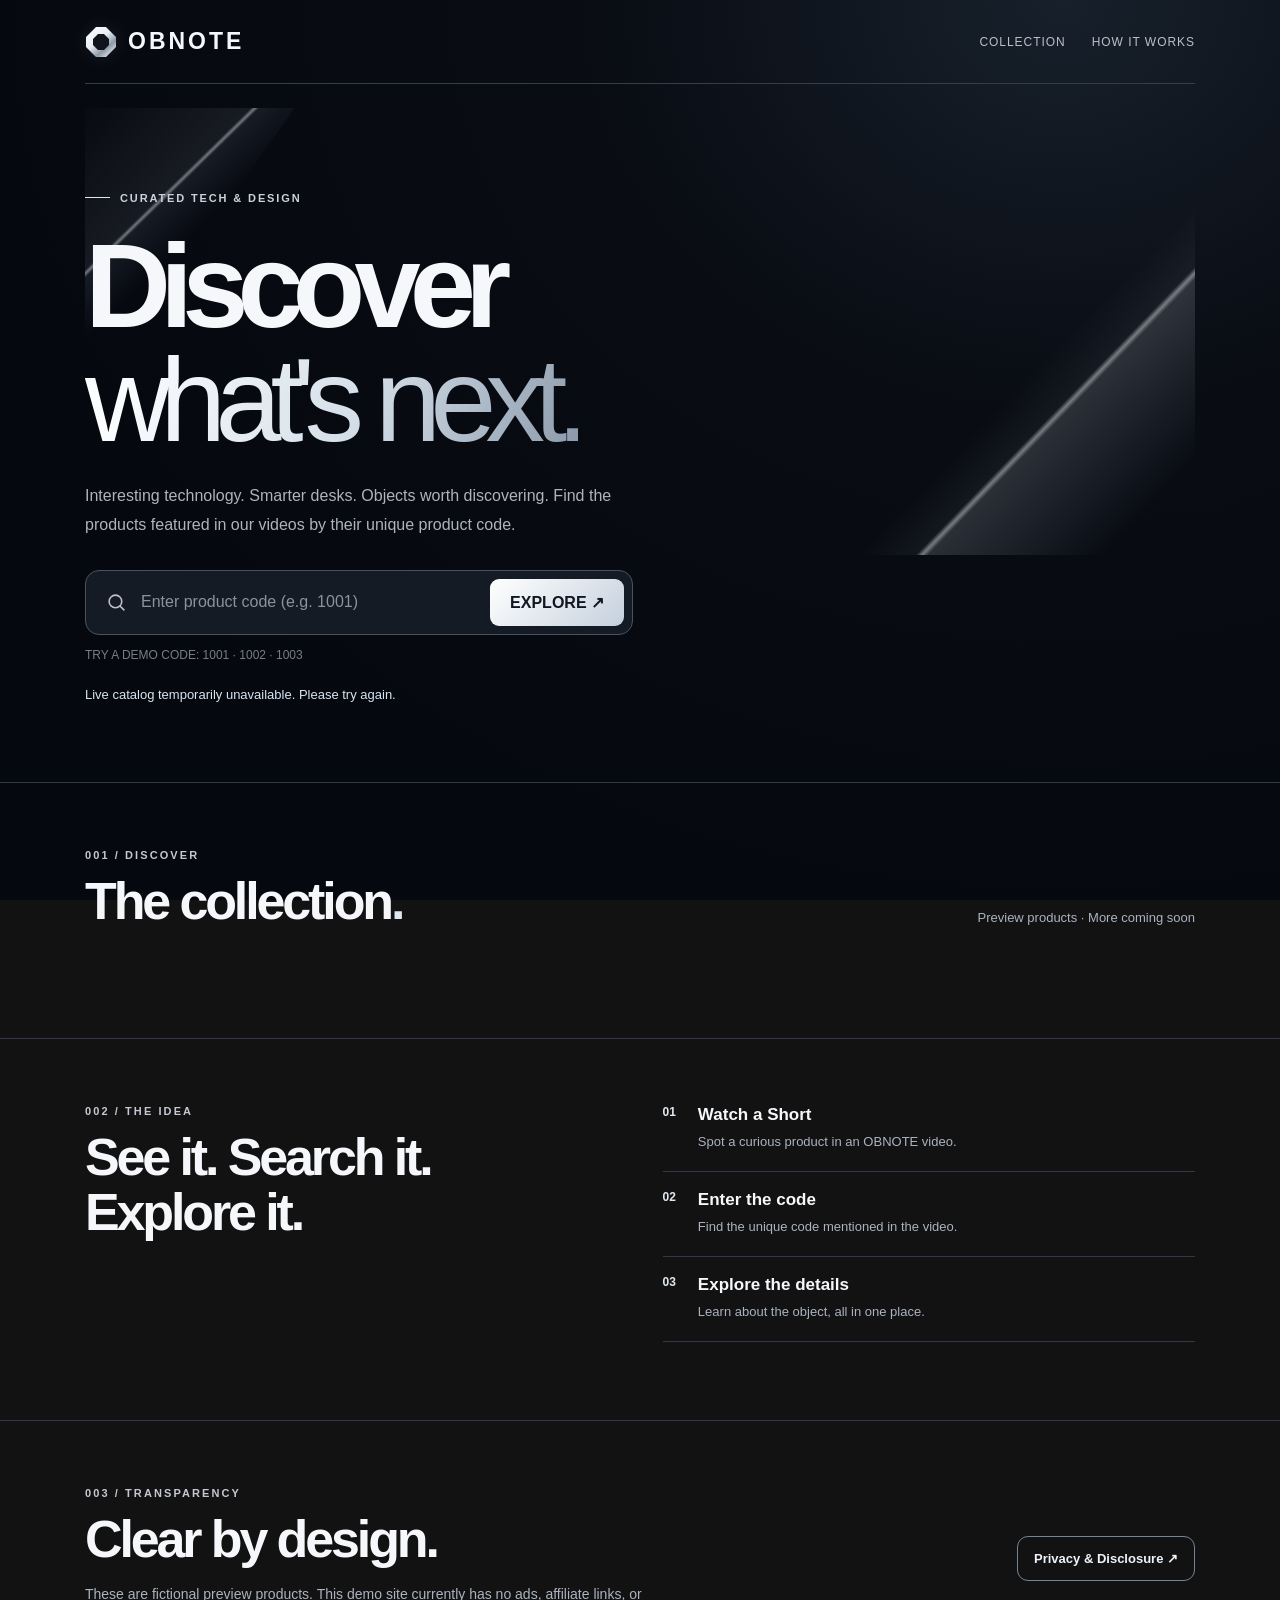
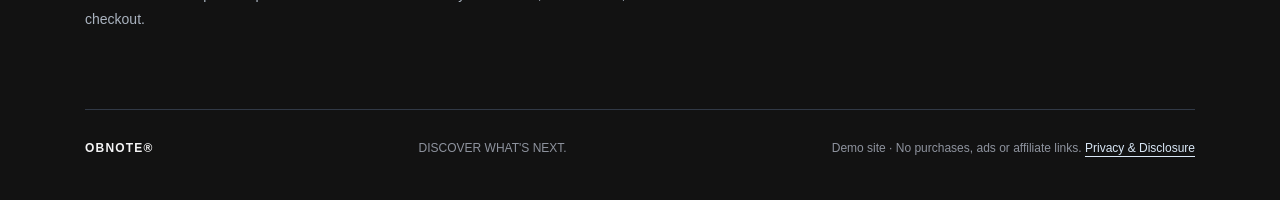
==== index.html @ 458a98a4 "Use Supabase as only live catalog and prevent deleted items from reappearing" ====
<!doctype html>
<html lang="en">
<head>
<meta charset="utf-8">
<meta name="viewport" content="width=device-width, initial-scale=1">
<meta name="theme-color" content="#06080f">
<meta name="description" content="OBNOTE: Discover what’s next. Explore curious technology and reimagined desk essentials by product code.">
<title>OBNOTE — Discover What's Next</title>
<style>
:root{color-scheme:dark;--bg:#06080f;--fg:#f5f7fa;--muted:#aab3bf;--line:#313946;--accent:#dfe7f0;font-family:Inter,"Helvetica Neue",Arial,sans-serif}
*{box-sizing:border-box}html{scroll-behavior:smooth}body{margin:0;background:var(--bg);color:var(--fg);min-width:280px}button,input{font:inherit}a{color:inherit;text-decoration:none}button{cursor:pointer}
.page{width:min(1110px,calc(100% - 44px));margin:auto}.header{height:84px;display:flex;align-items:center;justify-content:space-between;border-bottom:1px solid var(--line)}.brand{display:flex;gap:11px;align-items:center;font-size:23px;font-weight:850;letter-spacing:.08em}.brand svg{width:28px;height:28px}.header-links{display:flex;gap:26px;font-size:12px;letter-spacing:.08em;color:#bbbfc8}.header-links a:hover{color:white}
.intro-tag{display:inline-flex;align-items:center;gap:10px;font-size:11px;letter-spacing:.17em;font-weight:800;color:var(--accent)}.intro-tag:before{content:"";display:block;width:25px;height:1px;background:var(--accent)}
.hero{min-height:570px;padding:100px 0 68px;position:relative;overflow:hidden}.hero:after{content:"";position:absolute;right:-80px;top:20px;width:490px;height:490px;border:1px solid #252831;border-radius:50%;box-shadow:0 0 0 60px #ffffff03,0 0 0 130px #ffffff02;pointer-events:none}.hero>*{position:relative;z-index:1}.hero h1{font-size:clamp(56px,9.3vw,124px);letter-spacing:-.092em;line-height:.96;margin:25px 0 25px;font-weight:780}.hero h1 em{font-weight:390;font-style:normal;color:var(--accent)}.description{font-size:16px;line-height:1.8;max-width:530px;color:#afb3bd;margin:0 0 30px}.search-wrap{display:flex;align-items:center;width:min(548px,100%);padding:8px;background:#1d2026;border:1px solid #444951;border-radius:14px;gap:9px}.search-wrap:focus-within{border-color:var(--accent)}.search-wrap svg{margin-left:12px;color:#bcc1ca;flex:none}.search-wrap input{flex:1;min-width:0;background:transparent;border:0;outline:0;color:white;padding:13px 5px;font-size:16px}.search-wrap input::placeholder{color:#8b929d}.search-wrap button{background:var(--accent);border:0;color:#11130b;border-radius:9px;font-weight:800;padding:14px 20px;white-space:nowrap}.search-wrap button:hover{background:#ffffff}.hint{font-size:12px;color:#777d88;margin:13px 0}.result{padding:12px 0;min-height:21px;font-size:13px;color:#dae7f5}
.section{border-top:1px solid var(--line);padding:66px 0 78px}.section-top{display:flex;justify-content:space-between;align-items:end;gap:16px}.eyebrow{font-size:11px;font-weight:800;letter-spacing:.19em;color:#c5c8d0}.section h2{margin:13px 0 0;font-size:clamp(32px,4.5vw,52px);line-height:1.05;letter-spacing:-.06em}.section-top p{color:var(--muted);margin:0 0 3px;font-size:13px}.cards{margin-top:32px;display:grid;grid-template-columns:repeat(3,1fr);gap:18px}.card{display:block;text-align:left;border:1px solid #343740;border-radius:18px;background:#17191f;color:inherit;padding:0;overflow:hidden;transition:transform .2s,border-color .2s}.card:hover,.card:focus-visible{transform:translateY(-4px);border-color:#bfcbd9;outline:none}.art{height:240px;position:relative;overflow:hidden;display:grid;place-items:center;background:radial-gradient(ellipse at 60% 45%,#303641 0%,#1a1c24 48%,#13151c 100%)}.art:before{content:"";position:absolute;border:1px solid #ffffff11;width:230px;height:230px;border-radius:50%}.art svg{width:80%;height:80%;filter:drop-shadow(0 24px 17px #0008)}.card-content{padding:22px}.meta{font-size:10px;color:#cad6e3;font-weight:850;letter-spacing:.16em;margin-bottom:12px}.card h3{font-size:21px;letter-spacing:-.045em;margin:0 0 7px}.card p{color:var(--muted);font-size:13px;line-height:1.6;margin:0}.card-footer{display:flex;align-items:center;justify-content:space-between;margin-top:23px;padding-top:16px;border-top:1px solid #31343a;color:#d9dce2;font-size:12px}.card-footer span:last-child{font-size:20px}
.how{display:grid;grid-template-columns:1fr 1fr;gap:45px}.how ol{margin:0;padding:0;list-style:none}.how li{border-bottom:1px solid var(--line);padding:18px 0;display:flex;gap:22px}.how li:first-child{padding-top:0}.how li b{font-size:12px;color:var(--accent)}.how li strong{font-size:17px;display:block;margin-bottom:7px}.how li small{color:var(--muted);line-height:1.6;font-size:13px}
.footer{border-top:1px solid var(--line);padding:31px 0 45px;display:flex;justify-content:space-between;color:#8e939e;font-size:12px;gap:14px}.footer strong{color:#f4f4f5;letter-spacing:.1em}
.dialog-backdrop{position:fixed;inset:0;background:#000b;z-index:10;display:none;align-items:center;justify-content:center;padding:20px}.dialog-backdrop.open{display:flex}.dialog{position:relative;overflow:auto;max-height:min(90vh,730px);width:min(630px,100%);background:#17191f;border:1px solid #454953;border-radius:20px;padding:32px;box-shadow:0 30px 90px #000a}.dialog-close{position:absolute;right:17px;top:15px;background:#2b2e35;border:0;color:white;width:36px;height:36px;border-radius:50%;font-size:21px}.dialog .code{color:var(--accent);font-size:11px;font-weight:850;letter-spacing:.17em}.dialog h2{font-size:clamp(31px,5vw,47px);margin:14px 0 15px;letter-spacing:-.06em}.dialog p{color:#bfc4cf;line-height:1.75;font-size:15px}.dialog ul{color:#d9dce3;line-height:1.9;padding-left:23px}.notice{background:#252831;border:1px solid #393e48;padding:16px;border-radius:12px;font-size:13px!important}.dialog .disabled{background:#41444b;color:#aeb2bd;border:0;border-radius:10px;padding:15px;font-weight:700;width:100%;cursor:not-allowed}
@media(max-width:740px){.header{height:70px}.brand{font-size:20px}.header-links{gap:13px;font-size:10px}.hero{min-height:490px;padding:74px 0 55px}.hero:after{right:-270px;top:28px}.hero h1{font-size:clamp(51px,12vw,77px)}.description{font-size:14px}.cards{grid-template-columns:1fr;gap:14px}.art{height:220px}.section{padding:54px 0}.section-top{display:block}.section-top p{margin-top:15px}.how{grid-template-columns:1fr;gap:28px}.footer{flex-direction:column}.search-wrap button{padding:13px 13px}.page{width:min(1110px,calc(100% - 34px))}}
@media(prefers-reduced-motion:reduce){html{scroll-behavior:auto}.card{transition:none}}
</style>
<style>
/* OBNOTE identity: charcoal, brushed silver, geometric light. */
body{background:radial-gradient(ellipse at 83% 0%,#17202b 0%,#090c13 32%,#06080f 76%) fixed}
.header{border-color:#343e4a}
.brand{letter-spacing:.13em;font-weight:760}
.brand svg{width:32px;height:32px;filter:drop-shadow(0 0 8px #c6d5e522)}
.intro-tag{color:#c9d2dd}
.hero:before{content:"";position:absolute;left:-220px;top:24px;width:300px;height:370px;transform:skewX(-35deg);background:linear-gradient(108deg,transparent 17%,#d9e5f514 61%,#e8f4ff76 62%,#7e96ac21 63%,transparent 78%);pointer-events:none}
.hero:after{right:-255px;top:1px;width:480px;height:470px;transform:skewX(-35deg);border:0;border-radius:0;background:linear-gradient(105deg,transparent 29%,#b5c3d610 39%,#f4f9ff77 40%,#dce8f329 41%,#54627416 64%,transparent 70%);box-shadow:none}
.hero h1 em{background:linear-gradient(110deg,#fcfdff 8%,#d5dfe9 55%,#8998a9 100%);-webkit-background-clip:text;background-clip:text;color:transparent}
.search-wrap{background:#151b25;border-color:#485361}
.search-wrap:focus-within{border-color:#d5e0eb;box-shadow:0 0 0 2px #b8c8da1c}
.search-wrap button{background:linear-gradient(135deg,#ffffff,#c5d0dd);color:#101722}
.search-wrap button:hover{background:#fff}
.card{background:#121721;border-color:#374150}
.card:hover,.card:focus-visible{border-color:#d1dbe7}
.art{background:radial-gradient(ellipse at 55% 40%,#374251 0%,#1c2430 45%,#0c1018 100%)}
.meta,.result{color:#d8e5f1}
.dialog{background:#121822;border-color:#495564}
.dialog-close{background:#2c3745}
@media(max-width:740px){.hero:before{left:-240px}.hero:after{right:-350px}}

/* Catalog data lives in products.json; images and prices are optional. */
.art img{width:100%;height:100%;object-fit:contain;padding:12px}
.art-placeholder{width:120px;height:120px;display:grid;place-items:center;color:#e0e7ef;font-size:110px;font-weight:200;transform:rotate(-6deg);text-shadow:0 6px 30px #a9bcd334}
.product-price{font-size:13px;color:#ebf0f7;font-weight:700;margin-top:13px}
.dialog .product-price{font-size:18px;margin:0 0 16px;color:#f1f5f9}
.dialog-art{border:1px solid #394553;background:#0c111b;border-radius:12px;overflow:hidden;margin:0 0 19px}
.dialog-art .art{height:210px}
.purchase-link{display:block;text-align:center;background:linear-gradient(115deg,#eef3f9,#bac7d5);color:#0c111a;font-weight:750;border-radius:10px;padding:15px}
.purchase-link:hover{background:#fff}
.purchase-link[hidden],.disabled[hidden]{display:none}


.transparency{display:flex;align-items:center;justify-content:space-between;gap:30px}
.transparency p{color:var(--muted);max-width:560px;line-height:1.75;font-size:14px;margin:16px 0 0}
.transparency-link{display:inline-flex;align-items:center;justify-content:center;border:1px solid #748496;border-radius:11px;color:#edf3fa;font-weight:700;font-size:13px;padding:14px 16px;white-space:nowrap;transition:background .2s}
.transparency-link:hover{background:#263344}
.footer a{color:#d9e7f6;text-decoration:underline;text-underline-offset:4px}
@media(max-width:740px){.transparency{display:block}.transparency-link{margin-top:20px}}
</style>
</head>
<body>
<header class="header page"><a class="brand" href="#top" aria-label="OBNOTE home"><svg viewBox="0 0 64 64" fill="none" aria-hidden="true"><defs><linearGradient id="obnote-metal" x1="7" y1="2" x2="56" y2="61" gradientUnits="userSpaceOnUse"><stop stop-color="#FFFFFF"/><stop offset=".44" stop-color="#E7EDF4"/><stop offset=".72" stop-color="#8E9AA8"/><stop offset="1" stop-color="#F6F9FC"/></linearGradient></defs><path fill="url(#obnote-metal)" fill-rule="evenodd" d="M22 2H42L62 22V42L42 62H22L2 42V22L22 2ZM26 16 16 26V38L26 48H38L48 38V26L38 16H26Z" clip-rule="evenodd"/></svg>OBNOTE</a><nav class="header-links" aria-label="Primary navigation"><a href="#collection">COLLECTION</a><a href="#how">HOW IT WORKS</a></nav></header>
<main id="top">
<section class="hero page"><div class="intro-tag">CURATED TECH & DESIGN</div><h1>Discover<br><em>what's next.</em></h1><p class="description">Interesting technology. Smarter desks. Objects worth discovering. Find the products featured in our videos by their unique product code.</p><form class="search-wrap" id="searchForm" role="search"><svg width="21" height="21" fill="none" stroke="currentColor" stroke-width="1.8" viewBox="0 0 24 24" aria-hidden="true"><circle cx="10.8" cy="10.8" r="7.2"/><path d="m16 16 5 5"/></svg><input id="codeInput" aria-label="Product code" autocomplete="off" inputmode="numeric" placeholder="Enter product code (e.g. 1001)" required><button type="submit">EXPLORE ↗</button></form><p class="hint">TRY A DEMO CODE: 1001 · 1002 · 1003</p><div class="result" id="result" role="status" aria-live="polite"></div></section>
<section class="section" id="collection"><div class="page"><div class="section-top"><div><div class="eyebrow">001 / DISCOVER</div><h2>The collection<span style="color:var(--accent)">.</span></h2></div><p>Preview products · More coming soon</p></div><div class="cards" id="cards"></div></div></section>
<section class="section" id="how"><div class="page how"><div><div class="eyebrow">002 / THE IDEA</div><h2>See it. Search it.<br>Explore it.</h2></div><ol><li><b>01</b><div><strong>Watch a Short</strong><small>Spot a curious product in an OBNOTE video.</small></div></li><li><b>02</b><div><strong>Enter the code</strong><small>Find the unique code mentioned in the video.</small></div></li><li><b>03</b><div><strong>Explore the details</strong><small>Learn about the object, all in one place.</small></div></li></ol></div></section>
<section class="section" id="transparency"><div class="page transparency"><div><div class="eyebrow">003 / TRANSPARENCY</div><h2>Clear by design.</h2><p>These are fictional preview products. This demo site currently has no ads, affiliate links, or checkout.</p></div><a class="transparency-link" href="./privacy.html">Privacy &amp; Disclosure ↗</a></div></section>
</main>
<footer class="page footer"><strong>OBNOTE®</strong><span>DISCOVER WHAT'S NEXT.</span><span>Demo site · No purchases, ads or affiliate links. <a href="./privacy.html">Privacy &amp; Disclosure</a></span></footer>
<div class="dialog-backdrop" id="backdrop"><section class="dialog" role="dialog" aria-modal="true" aria-labelledby="dialogTitle" tabindex="-1"><button class="dialog-close" id="closeDialog" aria-label="Close details">×</button><div class="dialog-art" id="dialogImage"></div><div class="code" id="dialogCode"></div><h2 id="dialogTitle"></h2><p id="dialogText"></p><p class="product-price" id="dialogPrice"></p><ul id="dialogFeatures"></ul><p class="notice" id="dialogNotice">Preview products only.</p><a id="purchaseLink" class="purchase-link" target="_blank" rel="sponsored nofollow noopener noreferrer" hidden>View at seller ↗</a><button class="disabled" id="unavailable" disabled>Purchase link not available yet ↗</button></section></div>
<script>
const demoProducts=[
 {code:"1001",name:"Orbit Dock",category:"DESK TECH",tagline:"A cleaner desk, by design.",description:"A concept desktop dock demonstrating how a product page could introduce elegant cable organization and workspace essentials.",features:["Concept product for interface testing","Geometric desktop accessory visualization","No actual listing or price"],art:`<svg viewBox="0 0 240 180" aria-hidden="true"><ellipse cx="120" cy="132" rx="83" ry="23" fill="#07090b" opacity=".6"/><rect x="46" y="85" width="148" height="49" rx="17" fill="#6d757c"/><rect x="46" y="79" width="148" height="43" rx="17" fill="#b4bac0"/><rect x="57" y="84" width="126" height="24" rx="10" fill="#222832"/><circle cx="81" cy="96" r="6" fill="#dfe7f0"/><rect x="106" y="91" width="54" height="10" rx="5" fill="#47505a"/><path d="M175 98h27c10 0 14-6 14-16" stroke="#7f8a95" stroke-width="7" fill="none" stroke-linecap="round"/></svg>`},
 {code:"1002",name:"Halo Light",category:"WORKSPACE",tagline:"Light the way you work.",description:"A conceptual ambient desk lamp entry designed to demonstrate a futuristic lighting product presentation.",features:["Concept product for interface testing","Soft circular light form","No actual listing or price"],art:`<svg viewBox="0 0 240 180" aria-hidden="true"><ellipse cx="120" cy="152" rx="70" ry="12" fill="#07090b" opacity=".6"/><circle cx="120" cy="76" r="48" fill="none" stroke="#f1f5fa" stroke-width="14"/><circle cx="120" cy="76" r="48" fill="none" stroke="#dfe7f0" stroke-width="6"/><rect x="116" y="122" width="8" height="21" rx="4" fill="#a8b0b6"/><rect x="91" y="142" width="58" height="7" rx="3" fill="#a8b0b6"/></svg>`},
 {code:"1003",name:"Modular Grid",category:"DESK ACCESSORIES",tagline:"Find room for better ideas.",description:"A concept modular organizer entry showing how small geometric objects can make a digital product catalog feel cohesive.",features:["Concept product for interface testing","Stackable geometric arrangement","No actual listing or price"],art:`<svg viewBox="0 0 240 180" aria-hidden="true"><path d="M45 126 110 93l68 36-68 31Z" fill="#4e555e"/><path d="M110 93V58l68 34v37Z" fill="#88929c"/><path d="M45 126V89l65-31v35Z" fill="#c0c7cd"/><path d="m45 89 65-34 68 37-68 34Z" fill="#e2e7e7"/><path d="m80 73 60 32M110 58v68" stroke="#879098" stroke-width="2"/><rect x="88" y="32" width="42" height="42" rx="5" fill="#dfe7f0" transform="rotate(45 109 53)"/></svg>`}
];
const $=s=>document.querySelector(s);
let previousFocus=null;
let products=demoProducts;

function secureUrl(raw){
  if(typeof raw!=="string"||!raw.trim()) return null;
  try{
    const url=new URL(raw.trim());
    return url.protocol==="https:" ? url.href : null;
  }catch{return null}
}
function cleanProduct(p){
  if(!p||typeof p!=="object") return null;
  const code=String(p.code??"").trim();
  if(!/^[a-zA-Z0-9-]{1,24}$/.test(code)) return null;
  const name=String(p.name??"").trim().slice(0,110);
  if(!name) return null;
  const currency=/^[A-Z]{3}$/.test(String(p.currency??"USD"))?String(p.currency??"USD"):"USD";
  const price=p.price===null||p.price===""||p.price===undefined?null:Number(p.price);
  return {
    code,name,
    category:String(p.category??"TECH").slice(0,40),
    tagline:String(p.tagline??"").slice(0,220),
    description:String(p.description??"").slice(0,1300),
    features:Array.isArray(p.features)?p.features.slice(0,8).map(v=>String(v).slice(0,180)):[],
    currency,price:Number.isFinite(price)&&price>0?price:null,
    image_url:secureUrl(p.image_url),
    purchase_url:secureUrl(p.purchase_url),
    is_demo:!!p.is_demo
  };
}
function money(p){
  if(p.price===null) return "Price not listed";
  try{return new Intl.NumberFormat("en-US",{style:"currency",currency:p.currency}).format(p.price)}
  catch{return p.price+" "+p.currency}
}
function media(p){
  const box=document.createElement("div");box.className="art";
  if(p.image_url){
    const img=document.createElement("img");
    img.src=p.image_url;img.alt=p.name+" product image";img.loading="lazy";img.referrerPolicy="no-referrer";
    img.onerror=()=>{img.remove();showPlaceholder(box,p)};
    box.append(img);
  }else{showPlaceholder(box,p)}
  return box;
}
function showPlaceholder(box,p){
  const demo=demoProducts.find(x=>x.code===p.code);
  if(p.is_demo&&demo?.art){box.innerHTML=demo.art;return}
  const shape=document.createElement("div");
  shape.className="art-placeholder";shape.setAttribute("aria-hidden","true");
  shape.textContent="◇";
  box.append(shape);
}
function addText(parent,tag,value,className){
  const el=document.createElement(tag);el.textContent=value;
  if(className) el.className=className; parent.append(el);return el;
}
function buildCard(p){
  const card=document.createElement("button");
  card.type="button";card.className="card";card.setAttribute("aria-label","View "+p.name);
  card.addEventListener("click",()=>openProduct(p.code));
  card.append(media(p));
  const body=document.createElement("div");body.className="card-content";
  addText(body,"div",p.category+(p.is_demo?" · DEMO":""),"meta");
  addText(body,"h3",p.name);
  addText(body,"p",p.tagline);
  addText(body,"div",money(p),"product-price");
  const footer=document.createElement("div");footer.className="card-footer";
  addText(footer,"span","CODE "+p.code);
  addText(footer,"span","↗");
  body.append(footer);card.append(body);return card;
}
function renderProducts(){
  $("#cards").replaceChildren(...products.map(buildCard));
}
function openProduct(code){
  const p=products.find(item=>item.code===code);
  if(!p){$("#result").textContent="No product found for code "+code+".";return}
  $("#result").textContent="";
  previousFocus=document.activeElement;
  $("#dialogImage").replaceChildren(media(p));
  $("#dialogCode").textContent=p.category+" / PRODUCT #"+p.code+(p.is_demo?" / DEMO":"");
  $("#dialogTitle").textContent=p.name;
  $("#dialogText").textContent=p.description;
  $("#dialogPrice").textContent=money(p);
  $("#dialogFeatures").replaceChildren(...p.features.map(item=>{
    const li=document.createElement("li");li.textContent=item;return li;
  }));
  $("#dialogNotice").textContent=p.is_demo
    ?"Concept demonstration only. No real product, pricing or purchase link."
    :"Product information is for reference. Check the seller for current details and availability. Some links may earn OBNOTE a commission.";
  const link=$("#purchaseLink"),unavailable=$("#unavailable");
  const canBuy=!p.is_demo&&!!p.purchase_url;
  link.hidden=!canBuy;unavailable.hidden=canBuy;
  if(canBuy){link.href=p.purchase_url}
  else{link.removeAttribute("href")}
  $("#backdrop").classList.add("open");document.body.style.overflow="hidden";
  $("#closeDialog").focus();
  const u=new URL(location.href);u.searchParams.set("code",p.code);history.replaceState({},"",u);
}
function closeProduct(){
  $("#backdrop").classList.remove("open");document.body.style.overflow="";
  const u=new URL(location.href);u.searchParams.delete("code");history.replaceState({},"",u);
  previousFocus?.focus();
}
$("#searchForm").addEventListener("submit",e=>{
  e.preventDefault();const code=$("#codeInput").value.trim().toUpperCase();
  if(code)openProduct(code);
});
$("#closeDialog").addEventListener("click",closeProduct);
$("#backdrop").addEventListener("click",e=>{if(e.target===$("#backdrop"))closeProduct()});
document.addEventListener("keydown",e=>{if(e.key==="Escape"&&$("#backdrop").classList.contains("open"))closeProduct()});
// Publishable (public) key only. Supabase RLS restricts public users to SELECT published rows.
const DB_URL="https://bidcctugofnvfilywick.supabase.co";
const DB_PUBLIC_KEY="sb_publishable_pDN2aE-XfuHPvqvI96_QFw_MAiujlJJ";
async function catalogFromSupabase(){
  const fields="code,name,category,tagline,description,features,image_url,price,currency,purchase_url,is_demo";
  const endpoint=DB_URL+"/rest/v1/products?select="+encodeURIComponent(fields)+"&published=eq.true&order=code.asc";
  const response=await fetch(endpoint,{headers:{"apikey":DB_PUBLIC_KEY,"Accept":"application/json"},cache:"no-store"});
  if(!response.ok)throw new Error("Supabase HTTP "+response.status);
  const data=await response.json();
  if(!Array.isArray(data))throw new Error("Supabase response must be an array");
  return data;
}
async function loadProducts(){
  // Supabase is authoritative. Never revive deleted or unpublished products from a stale file.
  try {
    const raw=await catalogFromSupabase();
    const seen=new Set();
    products=raw.map(cleanProduct).filter(p=>{
      if(!p||seen.has(p.code))return false;
      seen.add(p.code);return true;
    }).sort((a,b)=>a.code.localeCompare(b.code,undefined,{numeric:true}));
    renderProducts();
    $("#result").textContent=products.length?"":"No products are published yet.";
    const code=new URL(location.href).searchParams.get("code");
    if(code)openProduct(code.toUpperCase());
  } catch(err) {
    console.warn("Could not load the live product catalog",err);
    products=[];renderProducts();
    $("#result").textContent="Live catalog temporarily unavailable. Please try again.";
  }
}
renderProducts();
const initial=new URL(location.href).searchParams.get("code");
if(initial)openProduct(initial.toUpperCase());
loadProducts();

</script>
</body>
</html>
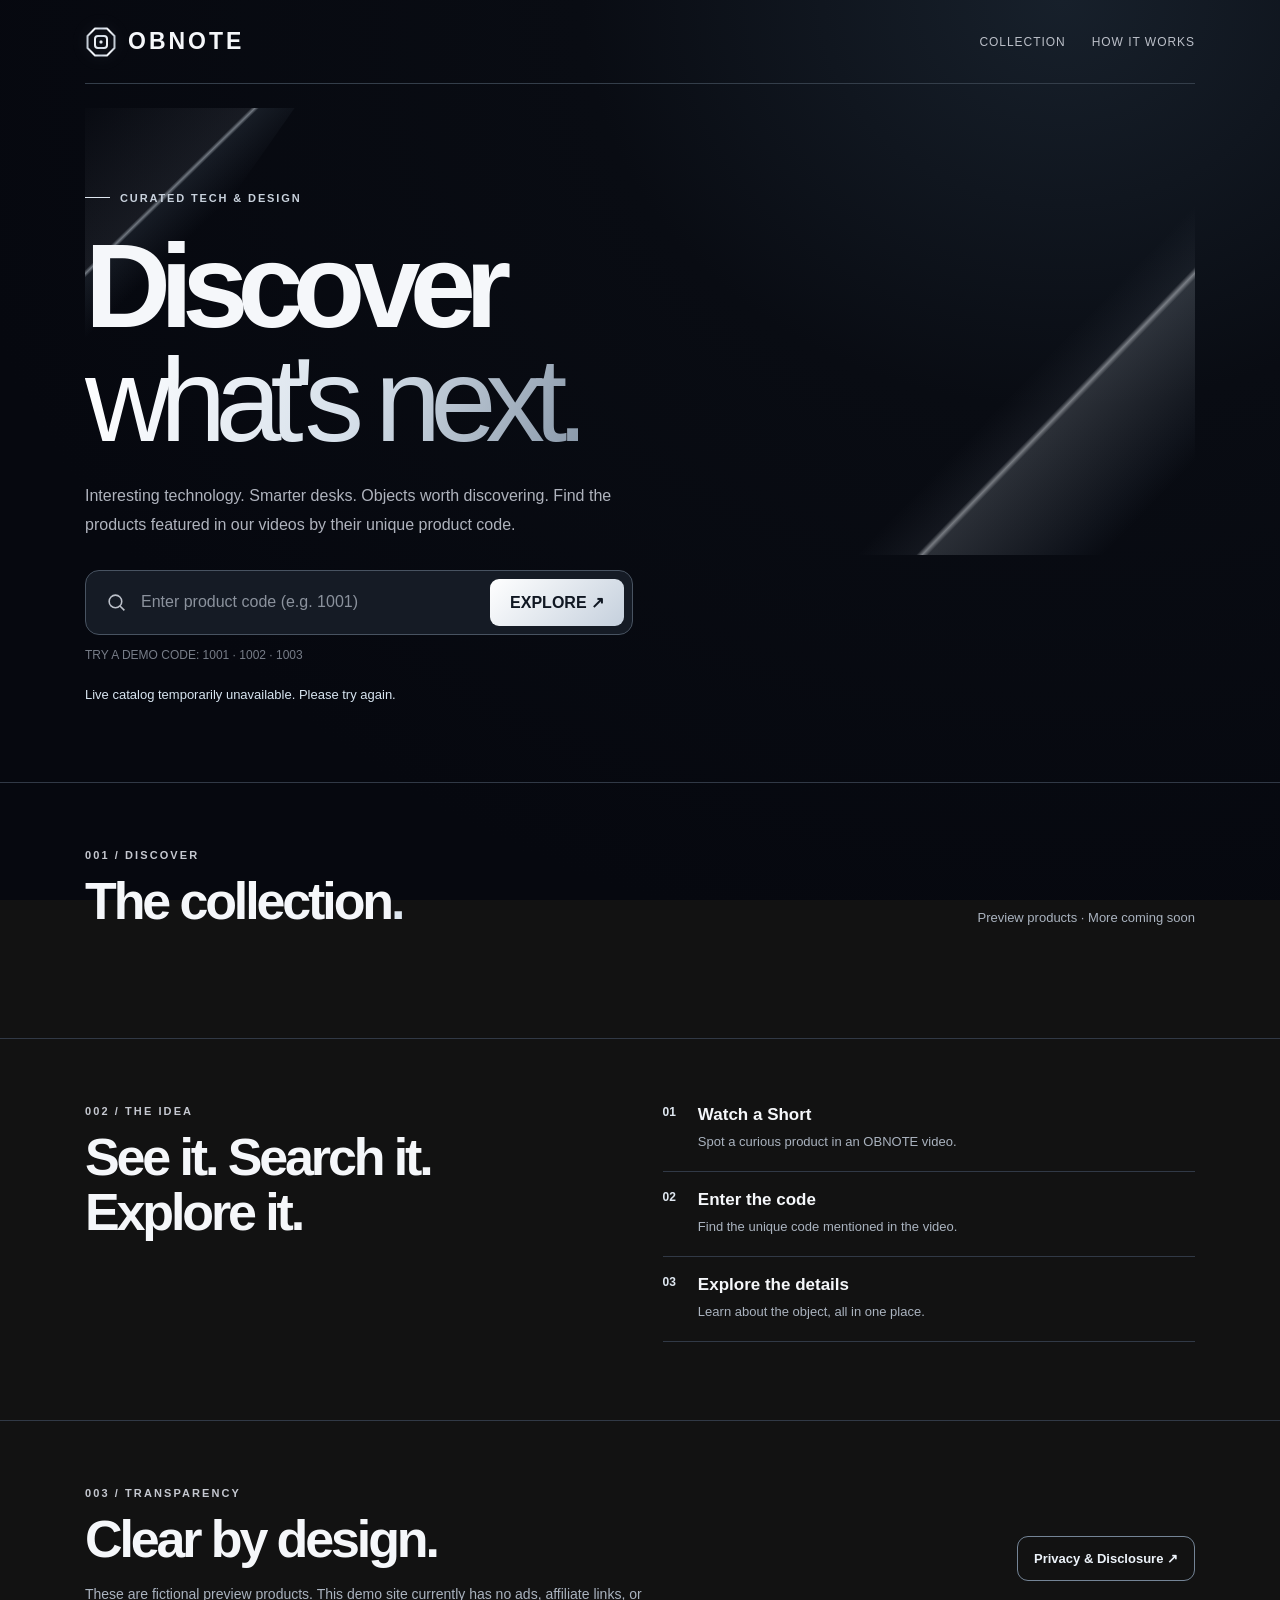
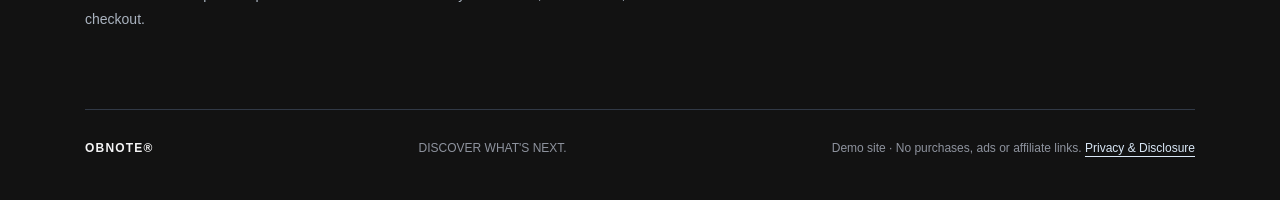
==== commit 3f8874bd: "Use symmetric OBNOTE logo across homepage and favicon" ====
--- a/index.html
+++ b/index.html
@@ -3,19 +3,21 @@
 <head>
 <meta charset="utf-8">
 <meta name="viewport" content="width=device-width, initial-scale=1">
+<link rel="canonical" href="https://obnote.vercel.app/">
 <meta name="theme-color" content="#06080f">
+<link rel="icon" type="image/svg+xml" href="./assets/obnote-mark.svg">
 <meta name="description" content="OBNOTE: Discover what’s next. Explore curious technology and reimagined desk essentials by product code.">
 <title>OBNOTE — Discover What's Next</title>
 <style>
 :root{color-scheme:dark;--bg:#06080f;--fg:#f5f7fa;--muted:#aab3bf;--line:#313946;--accent:#dfe7f0;font-family:Inter,"Helvetica Neue",Arial,sans-serif}
 *{box-sizing:border-box}html{scroll-behavior:smooth}body{margin:0;background:var(--bg);color:var(--fg);min-width:280px}button,input{font:inherit}a{color:inherit;text-decoration:none}button{cursor:pointer}
-.page{width:min(1110px,calc(100% - 44px));margin:auto}.header{height:84px;display:flex;align-items:center;justify-content:space-between;border-bottom:1px solid var(--line)}.brand{display:flex;gap:11px;align-items:center;font-size:23px;font-weight:850;letter-spacing:.08em}.brand svg{width:28px;height:28px}.header-links{display:flex;gap:26px;font-size:12px;letter-spacing:.08em;color:#bbbfc8}.header-links a:hover{color:white}
+.page{width:min(1110px,calc(100% - 44px));margin:auto}.header{height:84px;display:flex;align-items:center;justify-content:space-between;border-bottom:1px solid var(--line)}.brand{display:flex;gap:11px;align-items:center;font-size:23px;font-weight:850;letter-spacing:.08em}.brand img{width:28px;height:28px}.header-links{display:flex;gap:26px;font-size:12px;letter-spacing:.08em;color:#bbbfc8}.header-links a:hover{color:white}
 .intro-tag{display:inline-flex;align-items:center;gap:10px;font-size:11px;letter-spacing:.17em;font-weight:800;color:var(--accent)}.intro-tag:before{content:"";display:block;width:25px;height:1px;background:var(--accent)}
 .hero{min-height:570px;padding:100px 0 68px;position:relative;overflow:hidden}.hero:after{content:"";position:absolute;right:-80px;top:20px;width:490px;height:490px;border:1px solid #252831;border-radius:50%;box-shadow:0 0 0 60px #ffffff03,0 0 0 130px #ffffff02;pointer-events:none}.hero>*{position:relative;z-index:1}.hero h1{font-size:clamp(56px,9.3vw,124px);letter-spacing:-.092em;line-height:.96;margin:25px 0 25px;font-weight:780}.hero h1 em{font-weight:390;font-style:normal;color:var(--accent)}.description{font-size:16px;line-height:1.8;max-width:530px;color:#afb3bd;margin:0 0 30px}.search-wrap{display:flex;align-items:center;width:min(548px,100%);padding:8px;background:#1d2026;border:1px solid #444951;border-radius:14px;gap:9px}.search-wrap:focus-within{border-color:var(--accent)}.search-wrap svg{margin-left:12px;color:#bcc1ca;flex:none}.search-wrap input{flex:1;min-width:0;background:transparent;border:0;outline:0;color:white;padding:13px 5px;font-size:16px}.search-wrap input::placeholder{color:#8b929d}.search-wrap button{background:var(--accent);border:0;color:#11130b;border-radius:9px;font-weight:800;padding:14px 20px;white-space:nowrap}.search-wrap button:hover{background:#ffffff}.hint{font-size:12px;color:#777d88;margin:13px 0}.result{padding:12px 0;min-height:21px;font-size:13px;color:#dae7f5}
 .section{border-top:1px solid var(--line);padding:66px 0 78px}.section-top{display:flex;justify-content:space-between;align-items:end;gap:16px}.eyebrow{font-size:11px;font-weight:800;letter-spacing:.19em;color:#c5c8d0}.section h2{margin:13px 0 0;font-size:clamp(32px,4.5vw,52px);line-height:1.05;letter-spacing:-.06em}.section-top p{color:var(--muted);margin:0 0 3px;font-size:13px}.cards{margin-top:32px;display:grid;grid-template-columns:repeat(3,1fr);gap:18px}.card{display:block;text-align:left;border:1px solid #343740;border-radius:18px;background:#17191f;color:inherit;padding:0;overflow:hidden;transition:transform .2s,border-color .2s}.card:hover,.card:focus-visible{transform:translateY(-4px);border-color:#bfcbd9;outline:none}.art{height:240px;position:relative;overflow:hidden;display:grid;place-items:center;background:radial-gradient(ellipse at 60% 45%,#303641 0%,#1a1c24 48%,#13151c 100%)}.art:before{content:"";position:absolute;border:1px solid #ffffff11;width:230px;height:230px;border-radius:50%}.art svg{width:80%;height:80%;filter:drop-shadow(0 24px 17px #0008)}.card-content{padding:22px}.meta{font-size:10px;color:#cad6e3;font-weight:850;letter-spacing:.16em;margin-bottom:12px}.card h3{font-size:21px;letter-spacing:-.045em;margin:0 0 7px}.card p{color:var(--muted);font-size:13px;line-height:1.6;margin:0}.card-footer{display:flex;align-items:center;justify-content:space-between;margin-top:23px;padding-top:16px;border-top:1px solid #31343a;color:#d9dce2;font-size:12px}.card-footer span:last-child{font-size:20px}
 .how{display:grid;grid-template-columns:1fr 1fr;gap:45px}.how ol{margin:0;padding:0;list-style:none}.how li{border-bottom:1px solid var(--line);padding:18px 0;display:flex;gap:22px}.how li:first-child{padding-top:0}.how li b{font-size:12px;color:var(--accent)}.how li strong{font-size:17px;display:block;margin-bottom:7px}.how li small{color:var(--muted);line-height:1.6;font-size:13px}
 .footer{border-top:1px solid var(--line);padding:31px 0 45px;display:flex;justify-content:space-between;color:#8e939e;font-size:12px;gap:14px}.footer strong{color:#f4f4f5;letter-spacing:.1em}
-.dialog-backdrop{position:fixed;inset:0;background:#000b;z-index:10;display:none;align-items:center;justify-content:center;padding:20px}.dialog-backdrop.open{display:flex}.dialog{position:relative;overflow:auto;max-height:min(90vh,730px);width:min(630px,100%);background:#17191f;border:1px solid #454953;border-radius:20px;padding:32px;box-shadow:0 30px 90px #000a}.dialog-close{position:absolute;right:17px;top:15px;background:#2b2e35;border:0;color:white;width:36px;height:36px;border-radius:50%;font-size:21px}.dialog .code{color:var(--accent);font-size:11px;font-weight:850;letter-spacing:.17em}.dialog h2{font-size:clamp(31px,5vw,47px);margin:14px 0 15px;letter-spacing:-.06em}.dialog p{color:#bfc4cf;line-height:1.75;font-size:15px}.dialog ul{color:#d9dce3;line-height:1.9;padding-left:23px}.notice{background:#252831;border:1px solid #393e48;padding:16px;border-radius:12px;font-size:13px!important}.dialog .disabled{background:#41444b;color:#aeb2bd;border:0;border-radius:10px;padding:15px;font-weight:700;width:100%;cursor:not-allowed}
+.dialog-backdrop{position:fixed;inset:0;background:#000b;z-index:10;display:none;align-items:center;justify-content:center;padding:20px}.dialog-backdrop.open{display:flex}.dialog{position:relative;overflow:auto;max-height:min(90vh,730px);width:min(630px,100%);background:#17191f;border:1px solid #454953;border-radius:20px;padding:64px 32px 32px;box-shadow:0 30px 90px #000a}.dialog-close{position:absolute;right:17px;top:15px;background:#2b2e35;border:0;color:white;width:36px;height:36px;border-radius:50%;font-size:21px;z-index:2;display:grid;place-items:center;line-height:1}.dialog .code{color:var(--accent);font-size:11px;font-weight:850;letter-spacing:.17em}.dialog h2{font-size:clamp(31px,5vw,47px);margin:14px 0 15px;letter-spacing:-.06em}.dialog p{color:#bfc4cf;line-height:1.75;font-size:15px}.dialog ul{color:#d9dce3;line-height:1.9;padding-left:23px}.notice{background:#252831;border:1px solid #393e48;padding:16px;border-radius:12px;font-size:13px!important}.dialog .disabled{background:#41444b;color:#aeb2bd;border:0;border-radius:10px;padding:15px;font-weight:700;width:100%;cursor:not-allowed}
 @media(max-width:740px){.header{height:70px}.brand{font-size:20px}.header-links{gap:13px;font-size:10px}.hero{min-height:490px;padding:74px 0 55px}.hero:after{right:-270px;top:28px}.hero h1{font-size:clamp(51px,12vw,77px)}.description{font-size:14px}.cards{grid-template-columns:1fr;gap:14px}.art{height:220px}.section{padding:54px 0}.section-top{display:block}.section-top p{margin-top:15px}.how{grid-template-columns:1fr;gap:28px}.footer{flex-direction:column}.search-wrap button{padding:13px 13px}.page{width:min(1110px,calc(100% - 34px))}}
 @media(prefers-reduced-motion:reduce){html{scroll-behavior:auto}.card{transition:none}}
 </style>
@@ -24,7 +26,7 @@
 body{background:radial-gradient(ellipse at 83% 0%,#17202b 0%,#090c13 32%,#06080f 76%) fixed}
 .header{border-color:#343e4a}
 .brand{letter-spacing:.13em;font-weight:760}
-.brand svg{width:32px;height:32px;filter:drop-shadow(0 0 8px #c6d5e522)}
+.brand img{width:32px;height:32px;filter:drop-shadow(0 0 8px #c6d5e522)}
 .intro-tag{color:#c9d2dd}
 .hero:before{content:"";position:absolute;left:-220px;top:24px;width:300px;height:370px;transform:skewX(-35deg);background:linear-gradient(108deg,transparent 17%,#d9e5f514 61%,#e8f4ff76 62%,#7e96ac21 63%,transparent 78%);pointer-events:none}
 .hero:after{right:-255px;top:1px;width:480px;height:470px;transform:skewX(-35deg);border:0;border-radius:0;background:linear-gradient(105deg,transparent 29%,#b5c3d610 39%,#f4f9ff77 40%,#dce8f329 41%,#54627416 64%,transparent 70%);box-shadow:none}
@@ -59,10 +61,14 @@
 .transparency-link:hover{background:#263344}
 .footer a{color:#d9e7f6;text-decoration:underline;text-underline-offset:4px}
 @media(max-width:740px){.transparency{display:block}.transparency-link{margin-top:20px}}
+
+.stock-label{margin-top:9px;color:#b7cbd9;font-size:12px;letter-spacing:.015em}
+.dialog p.stock-label{font-weight:650;color:#d5e3f1;font-size:14px;margin:0 0 3px}
+.dialog p.data-timestamp{color:#9eaebd;font-size:12px;margin:0 0 15px}
 </style>
 </head>
 <body>
-<header class="header page"><a class="brand" href="#top" aria-label="OBNOTE home"><svg viewBox="0 0 64 64" fill="none" aria-hidden="true"><defs><linearGradient id="obnote-metal" x1="7" y1="2" x2="56" y2="61" gradientUnits="userSpaceOnUse"><stop stop-color="#FFFFFF"/><stop offset=".44" stop-color="#E7EDF4"/><stop offset=".72" stop-color="#8E9AA8"/><stop offset="1" stop-color="#F6F9FC"/></linearGradient></defs><path fill="url(#obnote-metal)" fill-rule="evenodd" d="M22 2H42L62 22V42L42 62H22L2 42V22L22 2ZM26 16 16 26V38L26 48H38L48 38V26L38 16H26Z" clip-rule="evenodd"/></svg>OBNOTE</a><nav class="header-links" aria-label="Primary navigation"><a href="#collection">COLLECTION</a><a href="#how">HOW IT WORKS</a></nav></header>
+<header class="header page"><a class="brand" href="#top" aria-label="OBNOTE home"><img src="./assets/obnote-mark.svg" width="32" height="32" alt="" aria-hidden="true">OBNOTE</a><nav class="header-links" aria-label="Primary navigation"><a href="#collection">COLLECTION</a><a href="#how">HOW IT WORKS</a></nav></header>
 <main id="top">
 <section class="hero page"><div class="intro-tag">CURATED TECH & DESIGN</div><h1>Discover<br><em>what's next.</em></h1><p class="description">Interesting technology. Smarter desks. Objects worth discovering. Find the products featured in our videos by their unique product code.</p><form class="search-wrap" id="searchForm" role="search"><svg width="21" height="21" fill="none" stroke="currentColor" stroke-width="1.8" viewBox="0 0 24 24" aria-hidden="true"><circle cx="10.8" cy="10.8" r="7.2"/><path d="m16 16 5 5"/></svg><input id="codeInput" aria-label="Product code" autocomplete="off" inputmode="numeric" placeholder="Enter product code (e.g. 1001)" required><button type="submit">EXPLORE ↗</button></form><p class="hint">TRY A DEMO CODE: 1001 · 1002 · 1003</p><div class="result" id="result" role="status" aria-live="polite"></div></section>
 <section class="section" id="collection"><div class="page"><div class="section-top"><div><div class="eyebrow">001 / DISCOVER</div><h2>The collection<span style="color:var(--accent)">.</span></h2></div><p>Preview products · More coming soon</p></div><div class="cards" id="cards"></div></div></section>
@@ -70,7 +76,7 @@
 <section class="section" id="transparency"><div class="page transparency"><div><div class="eyebrow">003 / TRANSPARENCY</div><h2>Clear by design.</h2><p>These are fictional preview products. This demo site currently has no ads, affiliate links, or checkout.</p></div><a class="transparency-link" href="./privacy.html">Privacy &amp; Disclosure ↗</a></div></section>
 </main>
 <footer class="page footer"><strong>OBNOTE®</strong><span>DISCOVER WHAT'S NEXT.</span><span>Demo site · No purchases, ads or affiliate links. <a href="./privacy.html">Privacy &amp; Disclosure</a></span></footer>
-<div class="dialog-backdrop" id="backdrop"><section class="dialog" role="dialog" aria-modal="true" aria-labelledby="dialogTitle" tabindex="-1"><button class="dialog-close" id="closeDialog" aria-label="Close details">×</button><div class="dialog-art" id="dialogImage"></div><div class="code" id="dialogCode"></div><h2 id="dialogTitle"></h2><p id="dialogText"></p><p class="product-price" id="dialogPrice"></p><ul id="dialogFeatures"></ul><p class="notice" id="dialogNotice">Preview products only.</p><a id="purchaseLink" class="purchase-link" target="_blank" rel="sponsored nofollow noopener noreferrer" hidden>View at seller ↗</a><button class="disabled" id="unavailable" disabled>Purchase link not available yet ↗</button></section></div>
+<div class="dialog-backdrop" id="backdrop"><section class="dialog" role="dialog" aria-modal="true" aria-labelledby="dialogTitle" tabindex="-1"><button class="dialog-close" id="closeDialog" aria-label="Close details">×</button><div class="dialog-art" id="dialogImage"></div><div class="code" id="dialogCode"></div><h2 id="dialogTitle"></h2><p id="dialogText"></p><p class="product-price" id="dialogPrice"></p><p class="stock-label" id="dialogStock"></p><p class="data-timestamp" id="dialogPriceChecked"></p><ul id="dialogFeatures"></ul><p class="notice" id="dialogNotice">Preview products only.</p><a id="purchaseLink" class="purchase-link" target="_blank" rel="sponsored nofollow noopener noreferrer" hidden>View at seller ↗</a><button class="disabled" id="unavailable" disabled>Purchase link not available yet ↗</button></section></div>
 <script>
 const demoProducts=[
  {code:"1001",name:"Orbit Dock",category:"DESK TECH",tagline:"A cleaner desk, by design.",description:"A concept desktop dock demonstrating how a product page could introduce elegant cable organization and workspace essentials.",features:["Concept product for interface testing","Geometric desktop accessory visualization","No actual listing or price"],art:`<svg viewBox="0 0 240 180" aria-hidden="true"><ellipse cx="120" cy="132" rx="83" ry="23" fill="#07090b" opacity=".6"/><rect x="46" y="85" width="148" height="49" rx="17" fill="#6d757c"/><rect x="46" y="79" width="148" height="43" rx="17" fill="#b4bac0"/><rect x="57" y="84" width="126" height="24" rx="10" fill="#222832"/><circle cx="81" cy="96" r="6" fill="#dfe7f0"/><rect x="106" y="91" width="54" height="10" rx="5" fill="#47505a"/><path d="M175 98h27c10 0 14-6 14-16" stroke="#7f8a95" stroke-width="7" fill="none" stroke-linecap="round"/></svg>`},
@@ -105,13 +111,26 @@
     currency,price:Number.isFinite(price)&&price>0?price:null,
     image_url:secureUrl(p.image_url),
     purchase_url:secureUrl(p.purchase_url),
-    is_demo:!!p.is_demo
+    is_demo:!!p.is_demo,
+    stock_status:["unknown","in_stock","out_of_stock","preorder"].includes(p.stock_status)?p.stock_status:"unknown",
+    price_checked_at:typeof p.price_checked_at==="string"?p.price_checked_at:null,
+    stock_checked_at:typeof p.stock_checked_at==="string"?p.stock_checked_at:null
   };
 }
 function money(p){
   if(p.price===null) return "Price not listed";
   try{return new Intl.NumberFormat("en-US",{style:"currency",currency:p.currency}).format(p.price)}
   catch{return p.price+" "+p.currency}
+}
+function availability(p){
+  if(p.is_demo)return "Concept / demo only";
+  return ({in_stock:"Reported in stock",out_of_stock:"Reported out of stock",preorder:"Reported as pre-order",unknown:"Stock not verified"})[p.stock_status] || "Stock not verified";
+}
+function observedDate(value){
+  if(!value)return null;
+  const d=new Date(value);
+  if(!Number.isFinite(d.valueOf()))return null;
+  return d.toLocaleDateString("en-US",{year:"numeric",month:"short",day:"numeric"});
 }
 function media(p){
   const box=document.createElement("div");box.className="art";
@@ -145,6 +164,7 @@
   addText(body,"h3",p.name);
   addText(body,"p",p.tagline);
   addText(body,"div",money(p),"product-price");
+  addText(body,"div",availability(p),"stock-label");
   const footer=document.createElement("div");footer.className="card-footer";
   addText(footer,"span","CODE "+p.code);
   addText(footer,"span","↗");
@@ -163,6 +183,8 @@
   $("#dialogTitle").textContent=p.name;
   $("#dialogText").textContent=p.description;
   $("#dialogPrice").textContent=money(p);
+  $("#dialogStock").textContent=availability(p)+(observedDate(p.stock_checked_at)?" · Recorded "+observedDate(p.stock_checked_at):"");
+  $("#dialogPriceChecked").textContent=p.price!==null?(observedDate(p.price_checked_at)?"Price recorded "+observedDate(p.price_checked_at):"Price not independently verified"):"";
   $("#dialogFeatures").replaceChildren(...p.features.map(item=>{
     const li=document.createElement("li");li.textContent=item;return li;
   }));
@@ -170,7 +192,8 @@
     ?"Concept demonstration only. No real product, pricing or purchase link."
     :"Product information is for reference. Check the seller for current details and availability. Some links may earn OBNOTE a commission.";
   const link=$("#purchaseLink"),unavailable=$("#unavailable");
-  const canBuy=!p.is_demo&&!!p.purchase_url;
+  const canBuy=!p.is_demo&&!!p.purchase_url&&p.stock_status!=="out_of_stock";
+  unavailable.textContent=p.stock_status==="out_of_stock"?"Reported out of stock — check seller":"Purchase link not available yet ↗";
   link.hidden=!canBuy;unavailable.hidden=canBuy;
   if(canBuy){link.href=p.purchase_url}
   else{link.removeAttribute("href")}
@@ -194,7 +217,7 @@
 const DB_URL="https://bidcctugofnvfilywick.supabase.co";
 const DB_PUBLIC_KEY="sb_publishable_pDN2aE-XfuHPvqvI96_QFw_MAiujlJJ";
 async function catalogFromSupabase(){
-  const fields="code,name,category,tagline,description,features,image_url,price,currency,purchase_url,is_demo";
+  const fields="code,name,category,tagline,description,features,image_url,price,currency,purchase_url,is_demo,stock_status,price_checked_at,stock_checked_at";
   const endpoint=DB_URL+"/rest/v1/products?select="+encodeURIComponent(fields)+"&published=eq.true&order=code.asc";
   const response=await fetch(endpoint,{headers:{"apikey":DB_PUBLIC_KEY,"Accept":"application/json"},cache:"no-store"});
   if(!response.ok)throw new Error("Supabase HTTP "+response.status);
@@ -221,9 +244,7 @@
     $("#result").textContent="Live catalog temporarily unavailable. Please try again.";
   }
 }
-renderProducts();
-const initial=new URL(location.href).searchParams.get("code");
-if(initial)openProduct(initial.toUpperCase());
+// Avoid showing built-in demo cards before Supabase confirms published products.
 loadProducts();
 
 </script>
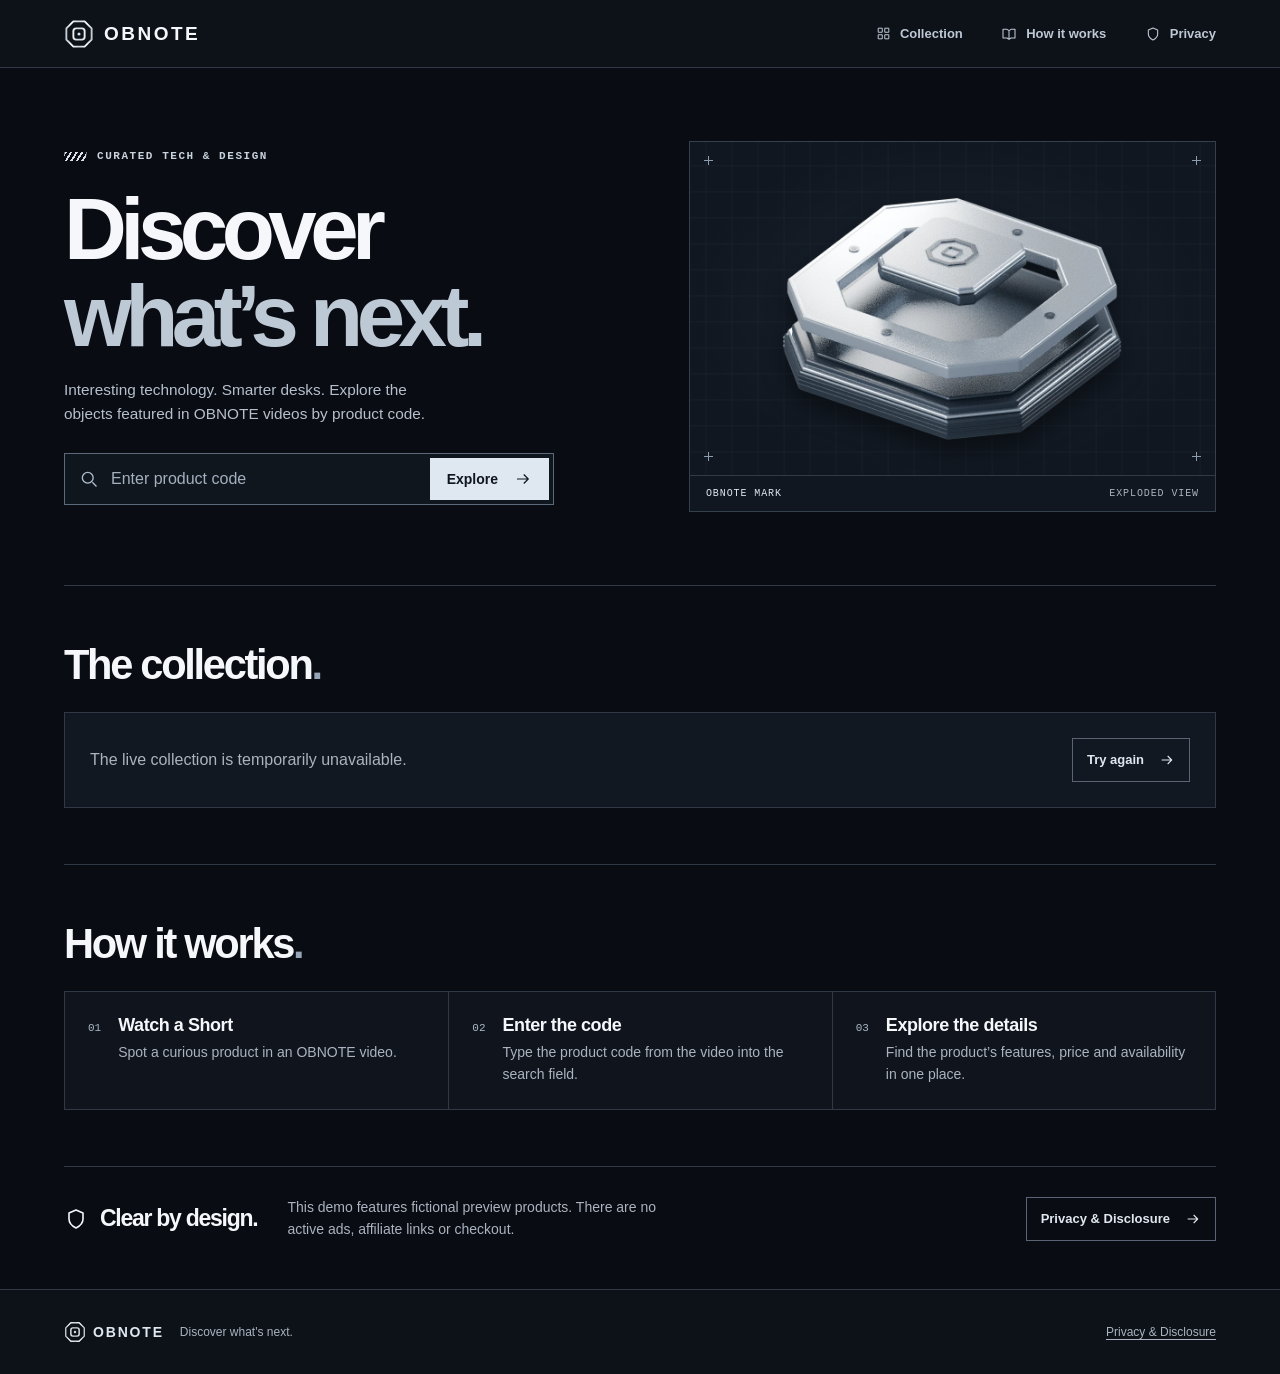
==== commit 5e9a2cc4: "Redesign the OBNOTE catalog with a square-edged responsive interface" ====
--- a/index.html
+++ b/index.html
@@ -8,84 +8,68 @@
 <link rel="icon" type="image/svg+xml" href="./assets/obnote-mark.svg">
 <meta name="description" content="OBNOTE: Discover what’s next. Explore curious technology and reimagined desk essentials by product code.">
 <title>OBNOTE — Discover What's Next</title>
-<style>
-:root{color-scheme:dark;--bg:#06080f;--fg:#f5f7fa;--muted:#aab3bf;--line:#313946;--accent:#dfe7f0;font-family:Inter,"Helvetica Neue",Arial,sans-serif}
-*{box-sizing:border-box}html{scroll-behavior:smooth}body{margin:0;background:var(--bg);color:var(--fg);min-width:280px}button,input{font:inherit}a{color:inherit;text-decoration:none}button{cursor:pointer}
-.page{width:min(1110px,calc(100% - 44px));margin:auto}.header{height:84px;display:flex;align-items:center;justify-content:space-between;border-bottom:1px solid var(--line)}.brand{display:flex;gap:11px;align-items:center;font-size:23px;font-weight:850;letter-spacing:.08em}.brand img{width:28px;height:28px}.header-links{display:flex;gap:26px;font-size:12px;letter-spacing:.08em;color:#bbbfc8}.header-links a:hover{color:white}
-.intro-tag{display:inline-flex;align-items:center;gap:10px;font-size:11px;letter-spacing:.17em;font-weight:800;color:var(--accent)}.intro-tag:before{content:"";display:block;width:25px;height:1px;background:var(--accent)}
-.hero{min-height:570px;padding:100px 0 68px;position:relative;overflow:hidden}.hero:after{content:"";position:absolute;right:-80px;top:20px;width:490px;height:490px;border:1px solid #252831;border-radius:50%;box-shadow:0 0 0 60px #ffffff03,0 0 0 130px #ffffff02;pointer-events:none}.hero>*{position:relative;z-index:1}.hero h1{font-size:clamp(56px,9.3vw,124px);letter-spacing:-.092em;line-height:.96;margin:25px 0 25px;font-weight:780}.hero h1 em{font-weight:390;font-style:normal;color:var(--accent)}.description{font-size:16px;line-height:1.8;max-width:530px;color:#afb3bd;margin:0 0 30px}.search-wrap{display:flex;align-items:center;width:min(548px,100%);padding:8px;background:#1d2026;border:1px solid #444951;border-radius:14px;gap:9px}.search-wrap:focus-within{border-color:var(--accent)}.search-wrap svg{margin-left:12px;color:#bcc1ca;flex:none}.search-wrap input{flex:1;min-width:0;background:transparent;border:0;outline:0;color:white;padding:13px 5px;font-size:16px}.search-wrap input::placeholder{color:#8b929d}.search-wrap button{background:var(--accent);border:0;color:#11130b;border-radius:9px;font-weight:800;padding:14px 20px;white-space:nowrap}.search-wrap button:hover{background:#ffffff}.hint{font-size:12px;color:#777d88;margin:13px 0}.result{padding:12px 0;min-height:21px;font-size:13px;color:#dae7f5}
-.section{border-top:1px solid var(--line);padding:66px 0 78px}.section-top{display:flex;justify-content:space-between;align-items:end;gap:16px}.eyebrow{font-size:11px;font-weight:800;letter-spacing:.19em;color:#c5c8d0}.section h2{margin:13px 0 0;font-size:clamp(32px,4.5vw,52px);line-height:1.05;letter-spacing:-.06em}.section-top p{color:var(--muted);margin:0 0 3px;font-size:13px}.cards{margin-top:32px;display:grid;grid-template-columns:repeat(3,1fr);gap:18px}.card{display:block;text-align:left;border:1px solid #343740;border-radius:18px;background:#17191f;color:inherit;padding:0;overflow:hidden;transition:transform .2s,border-color .2s}.card:hover,.card:focus-visible{transform:translateY(-4px);border-color:#bfcbd9;outline:none}.art{height:240px;position:relative;overflow:hidden;display:grid;place-items:center;background:radial-gradient(ellipse at 60% 45%,#303641 0%,#1a1c24 48%,#13151c 100%)}.art:before{content:"";position:absolute;border:1px solid #ffffff11;width:230px;height:230px;border-radius:50%}.art svg{width:80%;height:80%;filter:drop-shadow(0 24px 17px #0008)}.card-content{padding:22px}.meta{font-size:10px;color:#cad6e3;font-weight:850;letter-spacing:.16em;margin-bottom:12px}.card h3{font-size:21px;letter-spacing:-.045em;margin:0 0 7px}.card p{color:var(--muted);font-size:13px;line-height:1.6;margin:0}.card-footer{display:flex;align-items:center;justify-content:space-between;margin-top:23px;padding-top:16px;border-top:1px solid #31343a;color:#d9dce2;font-size:12px}.card-footer span:last-child{font-size:20px}
-.how{display:grid;grid-template-columns:1fr 1fr;gap:45px}.how ol{margin:0;padding:0;list-style:none}.how li{border-bottom:1px solid var(--line);padding:18px 0;display:flex;gap:22px}.how li:first-child{padding-top:0}.how li b{font-size:12px;color:var(--accent)}.how li strong{font-size:17px;display:block;margin-bottom:7px}.how li small{color:var(--muted);line-height:1.6;font-size:13px}
-.footer{border-top:1px solid var(--line);padding:31px 0 45px;display:flex;justify-content:space-between;color:#8e939e;font-size:12px;gap:14px}.footer strong{color:#f4f4f5;letter-spacing:.1em}
-.dialog-backdrop{position:fixed;inset:0;background:#000b;z-index:10;display:none;align-items:center;justify-content:center;padding:20px}.dialog-backdrop.open{display:flex}.dialog{position:relative;overflow:auto;max-height:min(90vh,730px);width:min(630px,100%);background:#17191f;border:1px solid #454953;border-radius:20px;padding:64px 32px 32px;box-shadow:0 30px 90px #000a}.dialog-close{position:absolute;right:17px;top:15px;background:#2b2e35;border:0;color:white;width:36px;height:36px;border-radius:50%;font-size:21px;z-index:2;display:grid;place-items:center;line-height:1}.dialog .code{color:var(--accent);font-size:11px;font-weight:850;letter-spacing:.17em}.dialog h2{font-size:clamp(31px,5vw,47px);margin:14px 0 15px;letter-spacing:-.06em}.dialog p{color:#bfc4cf;line-height:1.75;font-size:15px}.dialog ul{color:#d9dce3;line-height:1.9;padding-left:23px}.notice{background:#252831;border:1px solid #393e48;padding:16px;border-radius:12px;font-size:13px!important}.dialog .disabled{background:#41444b;color:#aeb2bd;border:0;border-radius:10px;padding:15px;font-weight:700;width:100%;cursor:not-allowed}
-@media(max-width:740px){.header{height:70px}.brand{font-size:20px}.header-links{gap:13px;font-size:10px}.hero{min-height:490px;padding:74px 0 55px}.hero:after{right:-270px;top:28px}.hero h1{font-size:clamp(51px,12vw,77px)}.description{font-size:14px}.cards{grid-template-columns:1fr;gap:14px}.art{height:220px}.section{padding:54px 0}.section-top{display:block}.section-top p{margin-top:15px}.how{grid-template-columns:1fr;gap:28px}.footer{flex-direction:column}.search-wrap button{padding:13px 13px}.page{width:min(1110px,calc(100% - 34px))}}
-@media(prefers-reduced-motion:reduce){html{scroll-behavior:auto}.card{transition:none}}
-</style>
-<style>
-/* OBNOTE identity: charcoal, brushed silver, geometric light. */
-body{background:radial-gradient(ellipse at 83% 0%,#17202b 0%,#090c13 32%,#06080f 76%) fixed}
-.header{border-color:#343e4a}
-.brand{letter-spacing:.13em;font-weight:760}
-.brand img{width:32px;height:32px;filter:drop-shadow(0 0 8px #c6d5e522)}
-.intro-tag{color:#c9d2dd}
-.hero:before{content:"";position:absolute;left:-220px;top:24px;width:300px;height:370px;transform:skewX(-35deg);background:linear-gradient(108deg,transparent 17%,#d9e5f514 61%,#e8f4ff76 62%,#7e96ac21 63%,transparent 78%);pointer-events:none}
-.hero:after{right:-255px;top:1px;width:480px;height:470px;transform:skewX(-35deg);border:0;border-radius:0;background:linear-gradient(105deg,transparent 29%,#b5c3d610 39%,#f4f9ff77 40%,#dce8f329 41%,#54627416 64%,transparent 70%);box-shadow:none}
-.hero h1 em{background:linear-gradient(110deg,#fcfdff 8%,#d5dfe9 55%,#8998a9 100%);-webkit-background-clip:text;background-clip:text;color:transparent}
-.search-wrap{background:#151b25;border-color:#485361}
-.search-wrap:focus-within{border-color:#d5e0eb;box-shadow:0 0 0 2px #b8c8da1c}
-.search-wrap button{background:linear-gradient(135deg,#ffffff,#c5d0dd);color:#101722}
-.search-wrap button:hover{background:#fff}
-.card{background:#121721;border-color:#374150}
-.card:hover,.card:focus-visible{border-color:#d1dbe7}
-.art{background:radial-gradient(ellipse at 55% 40%,#374251 0%,#1c2430 45%,#0c1018 100%)}
-.meta,.result{color:#d8e5f1}
-.dialog{background:#121822;border-color:#495564}
-.dialog-close{background:#2c3745}
-@media(max-width:740px){.hero:before{left:-240px}.hero:after{right:-350px}}
-
-/* Catalog data lives in products.json; images and prices are optional. */
-.art img{width:100%;height:100%;object-fit:contain;padding:12px}
-.art-placeholder{width:120px;height:120px;display:grid;place-items:center;color:#e0e7ef;font-size:110px;font-weight:200;transform:rotate(-6deg);text-shadow:0 6px 30px #a9bcd334}
-.product-price{font-size:13px;color:#ebf0f7;font-weight:700;margin-top:13px}
-.dialog .product-price{font-size:18px;margin:0 0 16px;color:#f1f5f9}
-.dialog-art{border:1px solid #394553;background:#0c111b;border-radius:12px;overflow:hidden;margin:0 0 19px}
-.dialog-art .art{height:210px}
-.purchase-link{display:block;text-align:center;background:linear-gradient(115deg,#eef3f9,#bac7d5);color:#0c111a;font-weight:750;border-radius:10px;padding:15px}
-.purchase-link:hover{background:#fff}
-.purchase-link[hidden],.disabled[hidden]{display:none}
-
-
-.transparency{display:flex;align-items:center;justify-content:space-between;gap:30px}
-.transparency p{color:var(--muted);max-width:560px;line-height:1.75;font-size:14px;margin:16px 0 0}
-.transparency-link{display:inline-flex;align-items:center;justify-content:center;border:1px solid #748496;border-radius:11px;color:#edf3fa;font-weight:700;font-size:13px;padding:14px 16px;white-space:nowrap;transition:background .2s}
-.transparency-link:hover{background:#263344}
-.footer a{color:#d9e7f6;text-decoration:underline;text-underline-offset:4px}
-@media(max-width:740px){.transparency{display:block}.transparency-link{margin-top:20px}}
-
-.stock-label{margin-top:9px;color:#b7cbd9;font-size:12px;letter-spacing:.015em}
-.dialog p.stock-label{font-weight:650;color:#d5e3f1;font-size:14px;margin:0 0 3px}
-.dialog p.data-timestamp{color:#9eaebd;font-size:12px;margin:0 0 15px}
-</style>
+<link rel="stylesheet" href="./assets/site.css">
 </head>
 <body>
-<header class="header page"><a class="brand" href="#top" aria-label="OBNOTE home"><img src="./assets/obnote-mark.svg" width="32" height="32" alt="" aria-hidden="true">OBNOTE</a><nav class="header-links" aria-label="Primary navigation"><a href="#collection">COLLECTION</a><a href="#how">HOW IT WORKS</a></nav></header>
-<main id="top">
-<section class="hero page"><div class="intro-tag">CURATED TECH & DESIGN</div><h1>Discover<br><em>what's next.</em></h1><p class="description">Interesting technology. Smarter desks. Objects worth discovering. Find the products featured in our videos by their unique product code.</p><form class="search-wrap" id="searchForm" role="search"><svg width="21" height="21" fill="none" stroke="currentColor" stroke-width="1.8" viewBox="0 0 24 24" aria-hidden="true"><circle cx="10.8" cy="10.8" r="7.2"/><path d="m16 16 5 5"/></svg><input id="codeInput" aria-label="Product code" autocomplete="off" inputmode="numeric" placeholder="Enter product code (e.g. 1001)" required><button type="submit">EXPLORE ↗</button></form><p class="hint">TRY A DEMO CODE: 1001 · 1002 · 1003</p><div class="result" id="result" role="status" aria-live="polite"></div></section>
-<section class="section" id="collection"><div class="page"><div class="section-top"><div><div class="eyebrow">001 / DISCOVER</div><h2>The collection<span style="color:var(--accent)">.</span></h2></div><p>Preview products · More coming soon</p></div><div class="cards" id="cards"></div></div></section>
-<section class="section" id="how"><div class="page how"><div><div class="eyebrow">002 / THE IDEA</div><h2>See it. Search it.<br>Explore it.</h2></div><ol><li><b>01</b><div><strong>Watch a Short</strong><small>Spot a curious product in an OBNOTE video.</small></div></li><li><b>02</b><div><strong>Enter the code</strong><small>Find the unique code mentioned in the video.</small></div></li><li><b>03</b><div><strong>Explore the details</strong><small>Learn about the object, all in one place.</small></div></li></ol></div></section>
-<section class="section" id="transparency"><div class="page transparency"><div><div class="eyebrow">003 / TRANSPARENCY</div><h2>Clear by design.</h2><p>These are fictional preview products. This demo site currently has no ads, affiliate links, or checkout.</p></div><a class="transparency-link" href="./privacy.html">Privacy &amp; Disclosure ↗</a></div></section>
+<a class="skip" href="#main">Skip to content</a>
+<header class="site-head" id="top"><div class="wrap head-inner">
+ <a class="brand" href="#top" aria-label="OBNOTE home"><img src="./assets/obnote-mark.svg" width="30" height="30" alt="">OBNOTE</a>
+ <nav aria-label="Primary"><a href="#collection"><svg class="icon" width="15" height="15" viewBox="0 0 24 24" fill="none" stroke="currentColor" stroke-width="1.6" stroke-linejoin="round" aria-hidden="true"><path d="M3.5 3.5h6.5V10H3.5zm10.5 0h6.5V10H14zM3.5 14H10v6.5H3.5zM14 14h6.5v6.5H14z"/></svg>Collection</a><a href="#how"><svg class="icon" width="16" height="16" viewBox="0 0 24 24" fill="none" stroke="currentColor" stroke-width="1.6" stroke-linejoin="round" aria-hidden="true"><path d="M3 5h6l3 2 3-2h6v13h-6l-3 2-3-2H3zm9 2v13"/></svg>How it works</a><a href="./privacy.html"><svg class="icon" width="16" height="16" viewBox="0 0 24 24" fill="none" stroke="currentColor" stroke-width="1.6" stroke-linejoin="round" aria-hidden="true"><path d="m12 3 7 3v6c0 4-3 7-7 9-4-2-7-5-7-9V6z"/></svg>Privacy</a></nav>
+</div></header>
+<main id="main" class="wrap">
+ <section class="hero" aria-labelledby="intro">
+  <div class="hero-copy">
+   <p class="kicker"><i class="signal" aria-hidden="true"></i> Curated tech &amp; design</p>
+   <h1 id="intro">Discover<br><em>what’s next.</em></h1>
+   <p class="lede">Interesting technology. Smarter desks. Explore the objects featured in OBNOTE videos by product code.</p>
+   <form id="searchForm" class="search" role="search">
+    <label for="codeInput" class="sr-only">Product code</label><svg class="icon" width="20" height="20" viewBox="0 0 24 24" fill="none" stroke="currentColor" stroke-width="1.6" stroke-linejoin="round" aria-hidden="true"><circle cx="10.5" cy="10.5" r="6.5"/><path d="m16 16 5 5"/></svg>
+    <input id="codeInput" type="text" placeholder="Enter product code" autocomplete="off" autocapitalize="characters" spellcheck="false" required>
+    <button type="submit">Explore <svg class="icon" width="18" height="18" viewBox="0 0 24 24" fill="none" stroke="currentColor" stroke-width="1.6" stroke-linejoin="round" aria-hidden="true"><path d="M4 12h15m-6-6 6 6-6 6"/></svg></button>
+   </form>
+   <div class="examples" id="examples" hidden><span>Try a code</span><div id="exampleCodes"></div></div>
+   <p class="result" id="result" role="status"></p>
+  </div>
+  <figure class="study">
+   <div class="study-stage"><div class="sighting tl"></div><div class="sighting tr"></div>
+    <img src="./assets/identity-study.webp" width="920" height="736" alt="Exploded view of the OBNOTE mark in brushed silver and graphite." fetchpriority="high">
+    <div class="sighting bl"></div><div class="sighting br"></div>
+   </div>
+   <figcaption><span>OBNOTE mark</span><span>Exploded view</span></figcaption>
+  </figure>
+ </section>
+ <section id="collection" class="section" aria-labelledby="collectionTitle">
+  <div class="section-head"><h2 id="collectionTitle">The collection<span>.</span></h2><p class="catalog-count" id="count"></p></div>
+  <div class="catalog-message" id="catalogMessage"><span id="catalogStatus" role="status">Loading the collection…</span><button type="button" id="retry" hidden>Try again <svg class="icon" width="16" height="16" viewBox="0 0 24 24" fill="none" stroke="currentColor" stroke-width="1.6" stroke-linejoin="round" aria-hidden="true"><path d="M4 12h15m-6-6 6 6-6 6"/></svg></button></div>
+  <div class="cards" id="cards"></div>
+ </section>
+ <section class="section" id="how" aria-labelledby="howTitle"><div class="section-head"><h2 id="howTitle">How it works<span>.</span></h2></div>
+ <ol class="steps">
+  <li><span aria-hidden="true">01</span><div><h3>Watch a Short</h3><p>Spot a curious product in an OBNOTE video.</p></div></li>
+  <li><span aria-hidden="true">02</span><div><h3>Enter the code</h3><p>Type the product code from the video into the search field.</p></div></li>
+  <li><span aria-hidden="true">03</span><div><h3>Explore the details</h3><p>Find the product’s features, price and availability in one place.</p></div></li>
+ </ol></section>
+ <section class="disclosure"><div class="disclosure-title"><svg class="icon" width="24" height="24" viewBox="0 0 24 24" fill="none" stroke="currentColor" stroke-width="1.6" stroke-linejoin="round" aria-hidden="true"><path d="m12 3 7 3v6c0 4-3 7-7 9-4-2-7-5-7-9V6z"/></svg><h2>Clear by design.</h2></div><p>This demo features fictional preview products. There are no active ads, affiliate links or checkout.</p><a class="text-link" href="./privacy.html">Privacy &amp; Disclosure <svg class="icon" width="16" height="16" viewBox="0 0 24 24" fill="none" stroke="currentColor" stroke-width="1.6" stroke-linejoin="round" aria-hidden="true"><path d="M4 12h15m-6-6 6 6-6 6"/></svg></a></section>
 </main>
-<footer class="page footer"><strong>OBNOTE®</strong><span>DISCOVER WHAT'S NEXT.</span><span>Demo site · No purchases, ads or affiliate links. <a href="./privacy.html">Privacy &amp; Disclosure</a></span></footer>
-<div class="dialog-backdrop" id="backdrop"><section class="dialog" role="dialog" aria-modal="true" aria-labelledby="dialogTitle" tabindex="-1"><button class="dialog-close" id="closeDialog" aria-label="Close details">×</button><div class="dialog-art" id="dialogImage"></div><div class="code" id="dialogCode"></div><h2 id="dialogTitle"></h2><p id="dialogText"></p><p class="product-price" id="dialogPrice"></p><p class="stock-label" id="dialogStock"></p><p class="data-timestamp" id="dialogPriceChecked"></p><ul id="dialogFeatures"></ul><p class="notice" id="dialogNotice">Preview products only.</p><a id="purchaseLink" class="purchase-link" target="_blank" rel="sponsored nofollow noopener noreferrer" hidden>View at seller ↗</a><button class="disabled" id="unavailable" disabled>Purchase link not available yet ↗</button></section></div>
-<script>
-const demoProducts=[
- {code:"1001",name:"Orbit Dock",category:"DESK TECH",tagline:"A cleaner desk, by design.",description:"A concept desktop dock demonstrating how a product page could introduce elegant cable organization and workspace essentials.",features:["Concept product for interface testing","Geometric desktop accessory visualization","No actual listing or price"],art:`<svg viewBox="0 0 240 180" aria-hidden="true"><ellipse cx="120" cy="132" rx="83" ry="23" fill="#07090b" opacity=".6"/><rect x="46" y="85" width="148" height="49" rx="17" fill="#6d757c"/><rect x="46" y="79" width="148" height="43" rx="17" fill="#b4bac0"/><rect x="57" y="84" width="126" height="24" rx="10" fill="#222832"/><circle cx="81" cy="96" r="6" fill="#dfe7f0"/><rect x="106" y="91" width="54" height="10" rx="5" fill="#47505a"/><path d="M175 98h27c10 0 14-6 14-16" stroke="#7f8a95" stroke-width="7" fill="none" stroke-linecap="round"/></svg>`},
- {code:"1002",name:"Halo Light",category:"WORKSPACE",tagline:"Light the way you work.",description:"A conceptual ambient desk lamp entry designed to demonstrate a futuristic lighting product presentation.",features:["Concept product for interface testing","Soft circular light form","No actual listing or price"],art:`<svg viewBox="0 0 240 180" aria-hidden="true"><ellipse cx="120" cy="152" rx="70" ry="12" fill="#07090b" opacity=".6"/><circle cx="120" cy="76" r="48" fill="none" stroke="#f1f5fa" stroke-width="14"/><circle cx="120" cy="76" r="48" fill="none" stroke="#dfe7f0" stroke-width="6"/><rect x="116" y="122" width="8" height="21" rx="4" fill="#a8b0b6"/><rect x="91" y="142" width="58" height="7" rx="3" fill="#a8b0b6"/></svg>`},
- {code:"1003",name:"Modular Grid",category:"DESK ACCESSORIES",tagline:"Find room for better ideas.",description:"A concept modular organizer entry showing how small geometric objects can make a digital product catalog feel cohesive.",features:["Concept product for interface testing","Stackable geometric arrangement","No actual listing or price"],art:`<svg viewBox="0 0 240 180" aria-hidden="true"><path d="M45 126 110 93l68 36-68 31Z" fill="#4e555e"/><path d="M110 93V58l68 34v37Z" fill="#88929c"/><path d="M45 126V89l65-31v35Z" fill="#c0c7cd"/><path d="m45 89 65-34 68 37-68 34Z" fill="#e2e7e7"/><path d="m80 73 60 32M110 58v68" stroke="#879098" stroke-width="2"/><rect x="88" y="32" width="42" height="42" rx="5" fill="#dfe7f0" transform="rotate(45 109 53)"/></svg>`}
-];
-const $=s=>document.querySelector(s);
+<footer class="site-foot"><div class="wrap foot-inner"><a class="brand" href="./index.html" aria-label="OBNOTE home"><img src="./assets/obnote-mark.svg" width="30" height="30" alt="">OBNOTE</a><span>Discover what's next.</span><a href="./privacy.html">Privacy &amp; Disclosure</a></div></footer>
+<dialog id="backdrop" aria-labelledby="dialogTitle">
+ <div class="window-bar"><span><svg class="icon" width="15" height="15" viewBox="0 0 24 24" fill="none" stroke="currentColor" stroke-width="1.6" stroke-linejoin="round" aria-hidden="true"><path d="M3.5 3.5h6.5V10H3.5zm10.5 0h6.5V10H14zM3.5 14H10v6.5H3.5zM14 14h6.5v6.5H14z"/></svg> Product details</span><button id="closeDialog" type="button" aria-label="Close details" autofocus><svg class="icon" width="18" height="18" viewBox="0 0 24 24" fill="none" stroke="currentColor" stroke-width="1.6" stroke-linejoin="round" aria-hidden="true"><path d="m6 6 12 12M18 6 6 18"/></svg></button></div>
+ <div class="window-scroll"><div id="dialogImage"></div>
+ <div class="window-body"><p class="kicker" id="dialogCode"></p><h2 id="dialogTitle"></h2><p id="dialogText"></p>
+ <div class="facts"><p class="product-price" id="dialogPrice"></p><p id="dialogStock"></p><p id="dialogPriceChecked"></p></div>
+ <ul id="dialogFeatures"></ul><p class="notice" id="dialogNotice"></p>
+ <a id="purchaseLink" class="action" target="_blank" rel="sponsored nofollow noopener noreferrer" hidden>View at seller ↗</a><button class="action" id="unavailable" disabled>Purchase link not available yet</button></div></div>
+</dialog>
+<script>const $=s=>document.querySelector(s);
 let previousFocus=null;
-let products=demoProducts;
+let products=[];
+let catalogState="loading";
+const demoArt = new Map([
+  ["1001", "./assets/orbit-dock.webp"],
+  ["1002", "./assets/halo-light.webp"],
+  ["1003", "./assets/modular-grid.webp"],
+  ["1004", "./assets/desk-stand.webp"]
+]);
 
 function secureUrl(raw){
   if(typeof raw!=="string"||!raw.trim()) return null;
@@ -143,8 +127,14 @@
   return box;
 }
 function showPlaceholder(box,p){
-  const demo=demoProducts.find(x=>x.code===p.code);
-  if(p.is_demo&&demo?.art){box.innerHTML=demo.art;return}
+  if(p.is_demo && demoArt.has(p.code)){
+    const image = document.createElement("img");
+    image.className = "concept-art";
+    image.src = demoArt.get(p.code);
+    image.alt = p.name + " concept illustration";
+    box.append(image);
+    return;
+  }
   const shape=document.createElement("div");
   shape.className="art-placeholder";shape.setAttribute("aria-hidden","true");
   shape.textContent="◇";
@@ -158,7 +148,10 @@
   const card=document.createElement("button");
   card.type="button";card.className="card";card.setAttribute("aria-label","View "+p.name);
   card.addEventListener("click",()=>openProduct(p.code));
-  card.append(media(p));
+  const visual = media(p);
+  const code = addText(visual,"span","#" + p.code,"code-tag");
+  code.setAttribute("aria-hidden","true");
+  card.append(visual);
   const body=document.createElement("div");body.className="card-content";
   addText(body,"div",p.category+(p.is_demo?" · DEMO":""),"meta");
   addText(body,"h3",p.name);
@@ -166,7 +159,7 @@
   addText(body,"div",money(p),"product-price");
   addText(body,"div",availability(p),"stock-label");
   const footer=document.createElement("div");footer.className="card-footer";
-  addText(footer,"span","CODE "+p.code);
+  addText(footer,"span","View details");
   addText(footer,"span","↗");
   body.append(footer);card.append(body);return card;
 }
@@ -174,7 +167,11 @@
   $("#cards").replaceChildren(...products.map(buildCard));
 }
 function openProduct(code){
-  const p=products.find(item=>item.code===code);
+  if(catalogState !== "ready"){
+    $("#result").textContent = catalogState === "loading" ? "The collection is loading. Try again in a moment." : "The collection is unavailable. Use Try again below.";
+    return;
+  }
+  const p=products.find(item=>item.code===code) || products.find(item=>item.code.toUpperCase()===code.toUpperCase());
   if(!p){$("#result").textContent="No product found for code "+code+".";return}
   $("#result").textContent="";
   previousFocus=document.activeElement;
@@ -197,22 +194,31 @@
   link.hidden=!canBuy;unavailable.hidden=canBuy;
   if(canBuy){link.href=p.purchase_url}
   else{link.removeAttribute("href")}
-  $("#backdrop").classList.add("open");document.body.style.overflow="hidden";
+  $("#backdrop").showModal();
+  $(".window-scroll").scrollTop = 0;
+  document.body.classList.add("modal-open");
   $("#closeDialog").focus();
   const u=new URL(location.href);u.searchParams.set("code",p.code);history.replaceState({},"",u);
 }
 function closeProduct(){
-  $("#backdrop").classList.remove("open");document.body.style.overflow="";
+  $("#backdrop").close();
+}
+$("#backdrop").addEventListener("close", () => {
+  document.body.classList.remove("modal-open");
   const u=new URL(location.href);u.searchParams.delete("code");history.replaceState({},"",u);
   previousFocus?.focus();
-}
+});
 $("#searchForm").addEventListener("submit",e=>{
   e.preventDefault();const code=$("#codeInput").value.trim().toUpperCase();
   if(code)openProduct(code);
 });
 $("#closeDialog").addEventListener("click",closeProduct);
-$("#backdrop").addEventListener("click",e=>{if(e.target===$("#backdrop"))closeProduct()});
-document.addEventListener("keydown",e=>{if(e.key==="Escape"&&$("#backdrop").classList.contains("open"))closeProduct()});
+$("#backdrop").addEventListener("click", event => {
+  if(event.target !== $("#backdrop")) return;
+  const bounds = event.target.getBoundingClientRect();
+  if(event.clientX < bounds.left || event.clientX > bounds.right || event.clientY < bounds.top || event.clientY > bounds.bottom) closeProduct();
+});
+$("#retry").addEventListener("click", loadProducts);
 // Publishable (public) key only. Supabase RLS restricts public users to SELECT published rows.
 const DB_URL="https://bidcctugofnvfilywick.supabase.co";
 const DB_PUBLIC_KEY="sb_publishable_pDN2aE-XfuHPvqvI96_QFw_MAiujlJJ";
@@ -226,6 +232,11 @@
   return data;
 }
 async function loadProducts(){
+  catalogState = "loading";
+  $("#retry").hidden = true;
+  $("#catalogMessage").hidden = false;
+  $("#catalogStatus").textContent = "Loading the collection…";
+  $("#result").textContent = "";
   // Supabase is authoritative. Never revive deleted or unpublished products from a stale file.
   try {
     const raw=await catalogFromSupabase();
@@ -234,14 +245,29 @@
       if(!p||seen.has(p.code))return false;
       seen.add(p.code);return true;
     }).sort((a,b)=>a.code.localeCompare(b.code,undefined,{numeric:true}));
+    catalogState = "ready";
     renderProducts();
-    $("#result").textContent=products.length?"":"No products are published yet.";
+    $("#count").textContent = products.length + (products.length === 1 ? " object" : " objects");
+    $("#catalogMessage").hidden = products.length > 0;
+    $("#catalogStatus").textContent = products.length ? "" : "No products are published yet.";
+    const codes = products.slice(0, 3).map(product => {
+      const button = document.createElement("button");
+      button.type = "button";
+      button.textContent = product.code;
+      button.setAttribute("aria-label","Explore code " + product.code);
+      button.addEventListener("click", () => openProduct(product.code));
+      return button;
+    });
+    $("#exampleCodes").replaceChildren(...codes);
+    $("#examples").hidden = !codes.length;
     const code=new URL(location.href).searchParams.get("code");
     if(code)openProduct(code.toUpperCase());
   } catch(err) {
     console.warn("Could not load the live product catalog",err);
     products=[];renderProducts();
-    $("#result").textContent="Live catalog temporarily unavailable. Please try again.";
+    catalogState = "unavailable";
+    $("#catalogStatus").textContent = "The live collection is temporarily unavailable.";
+    $("#retry").hidden = false;
   }
 }
 // Avoid showing built-in demo cards before Supabase confirms published products.
@@ -249,4 +275,4 @@
 
 </script>
 </body>
-</html>+</html>
--- a/assets/site.css
+++ b/assets/site.css
@@ -0,0 +1,201 @@
+:root {
+  color-scheme: dark;
+  --bg: #090c12;
+  --panel: #121821;
+  --fg: #f5f7fa;
+  --muted: #aab3bf;
+  --line: #313946;
+  --silver: #dfe7f0;
+  --mono: "SFMono-Regular", Consolas, "Liberation Mono", monospace;
+  font-family: "Segoe UI", Inter, "Helvetica Neue", Arial, sans-serif;
+  color: var(--fg);
+  background: var(--bg);
+}
+* { box-sizing: border-box; }
+html { scroll-behavior: smooth; }
+body, h1, h2, h3, p, figure, ol { margin: 0; }
+body { min-width: 0; }
+a { color: inherit; text-underline-offset: .22em; }
+button, input { font: inherit; color: inherit; border-radius: 0; }
+button { cursor: pointer; }
+button:disabled { cursor: default; }
+button, a, input { -webkit-tap-highlight-color: #cad4e222; }
+:focus-visible { outline: 2px solid #e1efff; outline-offset: 3px; }
+[hidden] { display: none !important; }
+.wrap { width: min(1240px, calc(100% - clamp(36px, 10vw, 160px))); margin-inline: auto; }
+.icon { flex: none; vertical-align: middle; }
+.sr-only, .skip:not(:focus) { position: absolute; width: 1px; height: 1px; overflow: hidden; clip-path: inset(50%); white-space: nowrap; }
+.skip:focus { position: fixed; top: 8px; left: 8px; z-index: 3; background: var(--silver); color: var(--bg); padding: 10px; }
+.site-head, .site-foot { background: #0d1118; }
+.site-head { border-bottom: 1px solid var(--line); }
+.head-inner, .foot-inner, .brand, .head-inner nav, .head-inner nav a { display: flex; align-items: center; }
+.head-inner { justify-content: space-between; min-height: 67px; gap: 20px; }
+.brand { flex: none; gap: 10px; text-decoration: none; font-weight: 750; font-size: 19px; letter-spacing: .13em; }
+.brand img { display: block; }
+.head-inner nav { align-self: stretch; gap: clamp(12px, 3vw, 40px); }
+.head-inner nav a { position: relative; gap: 9px; min-height: 44px; font-size: 13px; font-weight: 550; text-decoration: none; color: #bec8d5; }
+.head-inner nav a:hover, .head-inner nav a[aria-current] { color: white; }
+.head-inner nav a:hover::after, .head-inner nav a[aria-current]::after { content: ""; position: absolute; inset: auto 0 0; height: 2px; background: var(--silver); }
+.hero { display: grid; grid-template-columns: 1.04fr 1fr; align-items: center; gap: clamp(24px, 6vw, 90px); padding-block: clamp(40px, 5.7vw, 80px); }
+.hero-copy { min-width: 0; }
+.kicker, .catalog-count, .study figcaption, .meta, .code-tag, .examples, .steps li > span, .updated { font-family: var(--mono); }
+.kicker { font-size: 11px; line-height: 1.5; font-weight: 600; letter-spacing: .14em; text-transform: uppercase; display: flex; align-items: center; gap: 11px; color: #c9d3de; }
+.signal { display: inline-block; width: 22px; height: 9px; background: repeating-linear-gradient(115deg,#d8e1eb 0 2px,transparent 2px 5px); transform: skewX(-9deg); }
+h1 { font-size: clamp(58px, 6.8vw, 100px); font-weight: 570; letter-spacing: -.075em; line-height: .99; }
+.hero h1 { margin: 22px 0 19px; }
+h1 em { font-style: normal; color: #bec9d6; }
+.lede { max-width: 43ch; color: #b6c0cc; font-size: clamp(15px, 1.2vw, 17px); line-height: 1.6; }
+.search { display: flex; align-items: center; gap: 12px; margin-top: 26px; max-width: 490px; border: 1px solid #5c6979; background: #10161e; padding: 4px 4px 4px 14px; }
+.search > .icon { color: #aebdcd; }
+.search:focus-within { outline: 1px solid var(--silver); outline-offset: 0; }
+.search input { width: 100%; min-width: 0; background: transparent; border: 0; outline: 0; padding: 11px 0; font-size: 16px; }
+.search input::placeholder { color: #a4b0bf; }
+.search button, .action { background: var(--silver); color: #10161e; border: 0; font-weight: 650; }
+.search button { display: inline-flex; gap: 16px; align-items: center; justify-content: center; min-height: 42px; padding-inline: 17px; font-size: 14px; }
+.search button:hover, .action:hover { background: white; }
+.examples, #exampleCodes { display: flex; flex-wrap: wrap; align-items: center; gap: 7px; }
+.examples { color: var(--muted); font-size: 11px; margin-top: 9px; gap: 10px; }
+.examples button { font: inherit; color: #d2dae4; border: 0; background: transparent; padding: 7px 3px; text-decoration: underline; text-decoration-color: #536070; text-underline-offset: 3px; overflow-wrap: anywhere; }
+.examples button:hover { color: white; }
+.result:not(:empty) { margin-top: 8px; color: var(--silver); font-size: 14px; }
+.study { position: relative; align-self: stretch; display: flex; flex-direction: column; border: 1px solid #35404d; background: #111720; }
+.study-stage { position: relative; display: grid; place-items: center; flex: 1; min-height: 0; isolation: isolate; background-image: radial-gradient(ellipse at 50% 50%, #1e2a38a6, transparent 72%), linear-gradient(#aebed50b 1px,transparent 1px),linear-gradient(90deg,#aebed50b 1px,transparent 1px); background-size: auto, 26px 26px, 26px 26px; background-position: center; }
+.study-stage img { display: block; width: 93%; height: clamp(285px, 26vw, 365px); object-fit: contain; filter: drop-shadow(0 12px 12px #0007); }
+.sighting { position: absolute; width: 9px; height: 9px; color: #8c9caf; }
+.sighting::after, .sighting::before { content: ""; position: absolute; background: currentColor; }
+.sighting::after { width: 9px; height: 1px; top: 4px; }
+.sighting::before { width: 1px; height: 9px; left: 4px; }
+.tl, .tr { top: 14px; } .bl, .br { bottom: 14px; } .tl, .bl { left: 14px; } .tr, .br { right: 14px; }
+.study figcaption { display: flex; align-items: center; justify-content: space-between; gap: 12px; padding: 12px 16px; border-top: 1px solid var(--line); color: var(--muted); text-transform: uppercase; letter-spacing: .09em; font-size: 10px; }
+.study figcaption span:first-child { color: var(--silver); }
+.section { border-top: 1px solid var(--line); padding-block: clamp(33px, 4.4vw, 62px); scroll-margin-top: 20px; }
+.section-head { display: flex; align-items: baseline; justify-content: space-between; gap: 15px; margin-bottom: 24px; }
+.section h2, .disclosure h2 { font-size: clamp(30px, 3.25vw, 48px); letter-spacing: -.055em; font-weight: 570; line-height: 1.1; }
+.section h2 > span { color: #95a4b6; }
+.catalog-count { text-transform: uppercase; font-size: 11px; letter-spacing: .1em; color: var(--muted); }
+.cards { display: grid; grid-template-columns: repeat(3,minmax(0,1fr)); gap: 16px; }
+.card { position: relative; display: flex; flex-direction: column; min-width: 0; background: var(--panel); color: var(--fg); border: 1px solid var(--line); text-align: left; padding: 0; transition: border-color .18s, background .18s; overflow-wrap: anywhere; }
+.card:hover, .card:focus-visible { border-color: #93a3b6; background: #18202b; }
+.art { position: relative; display: grid; place-items: center; width: 100%; height: clamp(150px, 16vw, 215px); background: radial-gradient(ellipse at 50% 45%,#25313f,#151c25 72%); }
+.art img { display: block; width: 100%; height: 100%; min-height: 0; object-fit: contain; padding: 12px; }
+.art img.concept-art { padding: 4px; }
+.art-placeholder { font-size: clamp(48px,6vw,82px); line-height: 1; color: #a7b4c2; }
+.code-tag { position: absolute; top: 10px; left: 11px; background: #111720; border: 1px solid #435161; padding: 3px 6px; font-size: 10px; letter-spacing: .06em; color: #d1dce8; }
+.card-content { display: flex; flex-direction: column; flex: 1; border-top: 1px solid var(--line); padding: 19px 20px 0; width: 100%; }
+.meta { letter-spacing: .10em; text-transform: uppercase; font-size: 10px; line-height: 1.5; color: #b4c1d1; }
+.card h3 { font-size: clamp(20px,1.9vw,26px); font-weight: 600; letter-spacing: -.045em; margin: 7px 0 4px; }
+.card p, .steps p, .disclosure p { color: var(--muted); font-size: 14px; line-height: 1.55; }
+.card .product-price { margin-top: 17px; font-size: 13px; }
+.stock-label { font-size: 12px; color: #aebdcd; padding: 4px 0 17px; }
+.card-footer { display: flex; align-items: center; justify-content: space-between; margin-top: auto; border-top: 1px solid var(--line); padding-block: 12px; color: var(--silver); font-size: 12px; }
+.card-footer span:last-child { font-size: 17px; }
+.catalog-message { display: flex; gap: 14px; align-items: center; justify-content: space-between; flex-wrap: wrap; color: var(--muted); padding: 25px; background: var(--panel); border: 1px solid var(--line); }
+#retry, .text-link { display: inline-flex; gap: 15px; align-items: center; justify-content: center; min-height: 44px; background: transparent; border: 1px solid #596575; padding: 9px 14px; color: var(--silver); font-size: 13px; font-weight: 600; text-decoration: none; }
+#retry:hover, .text-link:hover { background: #242e3a; border-color: #a8b8ca; }
+.steps { padding: 0; list-style: none; display: grid; grid-template-columns: repeat(3,minmax(0,1fr)); border: 1px solid var(--line); background: #10151d; }
+.steps li { padding: 23px; display: flex; align-items: baseline; gap: 17px; }
+.steps li + li { border-left: 1px solid var(--line); }
+.steps li > span { color: #acb8c7; font-size: 11px; }
+.steps h3 { font-size: 18px; font-weight: 600; letter-spacing: -.025em; margin-bottom: 6px; }
+.disclosure { border-top: 1px solid var(--line); padding-block: 30px 48px; display: grid; grid-template-columns: auto 1fr auto; align-items: center; gap: 30px; }
+.disclosure-title { display: flex; align-items: center; gap: 12px; }
+.disclosure h2 { font-size: 23px; }
+.disclosure p { max-width: 52ch; }
+.site-foot { border-top: 1px solid var(--line); }
+.foot-inner { flex-wrap: wrap; gap: 16px; min-height: 84px; padding-block: 16px; color: var(--muted); font-size: 12px; }
+.foot-inner .brand { font-size: 14px; gap: 7px; color: var(--silver); }
+.foot-inner .brand img { width: 22px; height: 22px; }
+.foot-inner > a:last-child { margin-left: auto; padding-block: 8px; }
+.modal-open { overflow: hidden; }
+dialog { width: min(560px,calc(100% - 28px)); max-height: min(90vh,820px); max-height: min(90dvh,820px); padding: 0; border: 1px solid #6a7788; background: var(--panel); color: var(--fg); box-shadow: 0 20px 80px #0009; overflow: hidden; }
+dialog[open] { display: flex; flex-direction: column; }
+dialog::backdrop { background: #03060cc7; }
+.window-bar { display: flex; flex: none; justify-content: space-between; align-items: center; padding-left: 16px; border-bottom: 1px solid var(--line); }
+.window-bar span { display: flex; align-items: center; gap: 9px; color: var(--silver); font-size: 13px; }
+.window-bar button { display: grid; place-items: center; width: 48px; height: 44px; border: 0; background: transparent; }
+.window-bar button:hover { background: #354151; }
+.window-bar button:focus-visible { outline-offset: -4px; }
+.window-scroll { overflow-y: auto; overscroll-behavior: contain; }
+.window-scroll .art { height: 180px; border-bottom: 1px solid var(--line); }
+.window-body { padding: 23px clamp(18px,4vw,30px) 28px; overflow-wrap: anywhere; }
+.window-body h2 { font-size: clamp(28px,5vw,39px); line-height: 1.1; letter-spacing: -.05em; margin: 10px 0; }
+.window-body p, .window-body li { line-height: 1.55; }
+#dialogText, #dialogFeatures, .notice, #dialogStock, #dialogPriceChecked { color: var(--muted); font-size: 14px; }
+.facts { margin-block: 16px; padding-block: 12px; border-block: 1px solid var(--line); }
+#dialogPrice { font-weight: 600; }
+#dialogPriceChecked { font-size: 12px; }
+#dialogFeatures { padding-left: 18px; }
+#dialogFeatures:empty, #dialogText:empty { display: none; }
+.notice { border-left: 2px solid #718399; background: #1c2531; padding: 11px 14px; }
+.action { text-align: center; text-decoration: none; display: block; width: 100%; padding: 13px; margin-top: 16px; font-size: 14px; }
+.action:disabled { background: #252d38; color: #b6c0cd; }
+.policy-head { padding-block: clamp(42px,6vw,80px); border-bottom: 1px solid var(--line); }
+.policy-head h1 { margin-block: 20px; }
+.updated { font-size: 12px; color: var(--muted); }
+.policy-grid { display: grid; grid-template-columns: minmax(180px,1fr) minmax(0,2.55fr); gap: clamp(32px,7vw,108px); margin-block: 40px 70px; }
+.policy aside nav { position: sticky; top: 20px; }
+.policy aside h2 { margin: 0 0 15px; font-size: 18px; }
+.policy aside a { border-top: 1px solid var(--line); display: flex; gap: 12px; align-items: baseline; padding: 13px 0; text-decoration: none; font-size: 14px; }
+.policy aside a:hover { color: white; background: var(--panel); }
+.policy aside span, .policy article small { color: var(--muted); font: 11px var(--mono); }
+.policy article { max-width: 72ch; }
+.policy article section { padding-block: 26px; border-bottom: 1px solid var(--line); scroll-margin-top: 18px; }
+.policy article h2 { display: flex; gap: 13px; align-items: baseline; letter-spacing: -.03em; font-size: clamp(20px,2.3vw,28px); font-weight: 600; }
+.policy article p { font-size: 16px; line-height: 1.75; color: #bfC9d5; margin-top: 12px; }
+.policy article a:hover { color: white; }
+.policy .info { background: #161f2a; border-left: 3px solid #adbccc; padding: 16px 20px; }
+.policy .info h2 { font-size: 18px; align-items: center; }
+.policy .info p { margin-top: 6px; }
+.policy article .text-link { margin-top: 24px; }
+@media (min-width: 1180px) {
+  .cards { grid-template-columns: repeat(4,minmax(0,1fr)); }
+  .art { height: clamp(155px,14vw,195px); }
+}
+@media (max-width: 920px) {
+  .hero { gap: 28px; }
+  .cards { grid-template-columns: repeat(2,minmax(0,1fr)); }
+  .steps li { padding: 17px; gap: 11px; }
+  .disclosure { grid-template-columns: 1fr auto; gap: 9px 24px; }
+  .disclosure p { grid-column: 1; }
+  .disclosure .text-link { grid-column: 2; grid-row: 1 / 3; }
+}
+@media (max-width: 680px) {
+  .head-inner { min-height: 58px; gap: 8px; }
+  .brand { font-size: 16px; gap: 7px; }
+  .brand img { width: 25px; height: 25px; }
+  .head-inner nav { gap: 15px; }
+  .head-inner nav a { font-size: 12px; }
+  .head-inner nav .icon { display: none; }
+  .hero { grid-template-columns: 1fr; gap: 22px; padding-block: 34px 28px; }
+  .hero h1 { font-size: clamp(54px,12vw,78px); margin: 14px 0; }
+  .lede { max-width: 47ch; }
+  .search { margin-top: 20px; max-width: none; }
+  .study-stage img { height: clamp(160px,42vw,235px); }
+  .study figcaption { padding-block: 8px; }
+  .steps { grid-template-columns: 1fr; }
+  .steps li + li { border-left: none; border-top: 1px solid var(--line); }
+  .disclosure, .policy-grid { grid-template-columns: 1fr; }
+  .disclosure .text-link { grid-area: auto; justify-self: start; margin-top: 7px; }
+  .policy-grid { gap: 24px; margin-block: 25px 40px; }
+  .policy aside nav { position: static; }
+  .foot-inner { gap: 6px 14px; }
+}
+@media (max-width: 460px) {
+  .cards { grid-template-columns: 1fr; }
+  .art { height: 185px; }
+  .section-head { margin-bottom: 17px; }
+  .head-inner nav { gap: 10px; }
+  .examples button { padding-block: 9px; }
+  .foot-inner > a:last-child { flex-basis: 100%; }
+}
+@media (max-width: 350px) {
+  .policy-head h1 { font-size: clamp(39px, 14vw, 48px); }
+  .head-inner { flex-direction: column; align-items: flex-start; gap: 0; padding-top: 12px; }
+  .head-inner nav { gap: 20px; }
+  .search { gap: 8px; padding-left: 9px; }
+  .search button { gap: 5px; padding-inline: 10px; }
+}
+@media (prefers-reduced-motion: reduce) {
+  html { scroll-behavior: auto; }
+  .card { transition: none; }
+}
